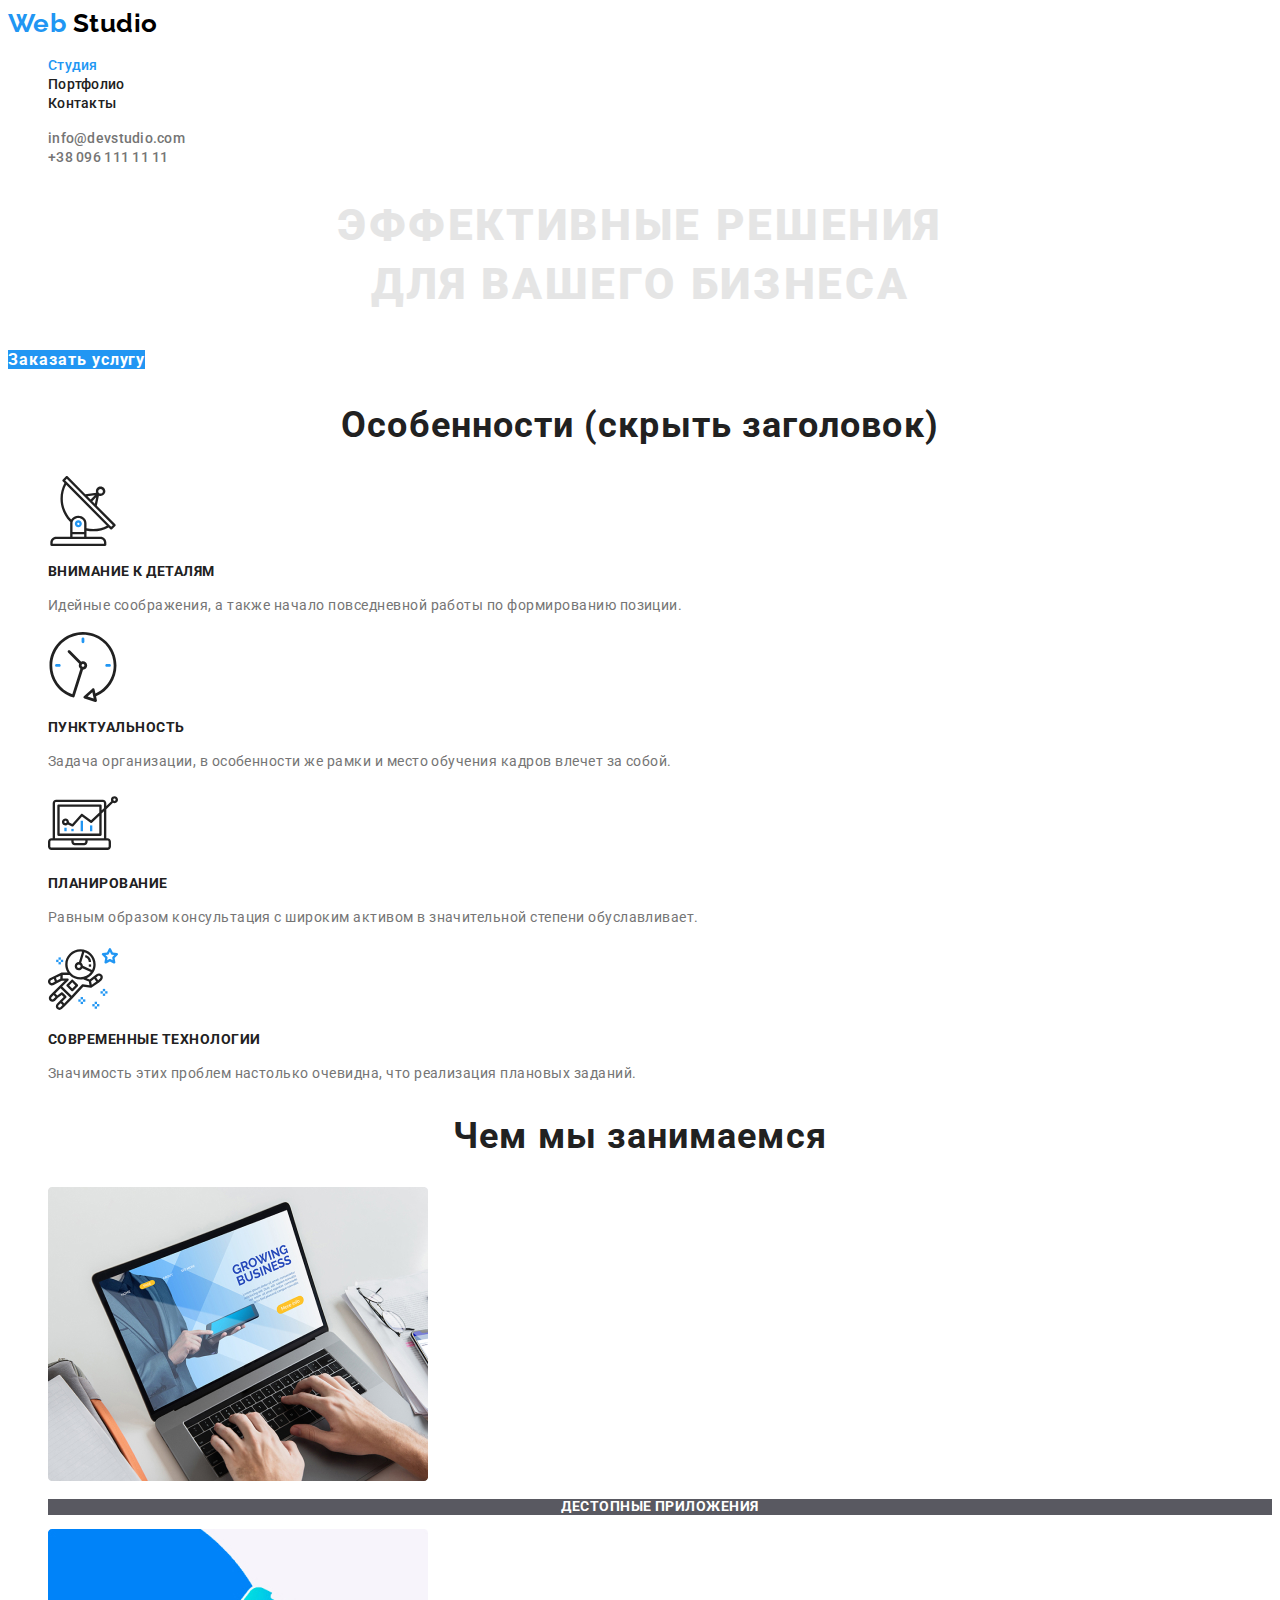
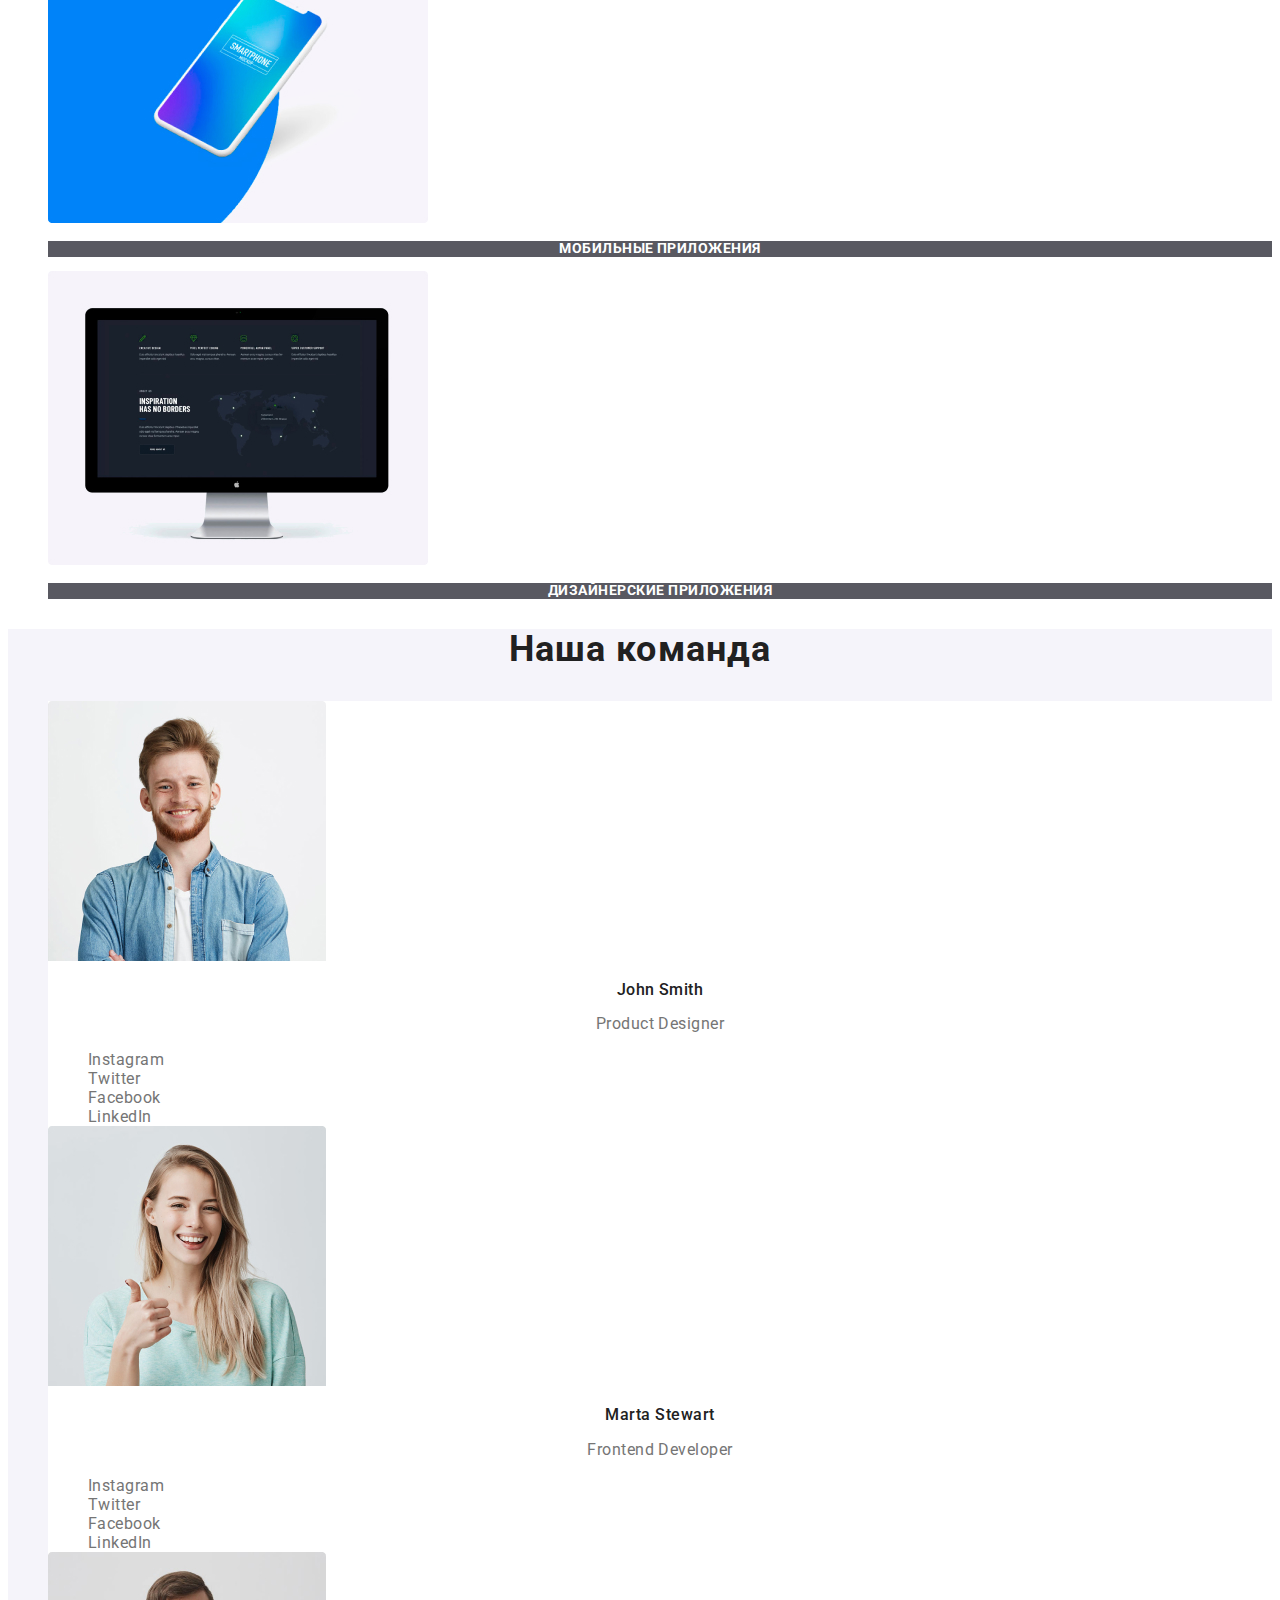
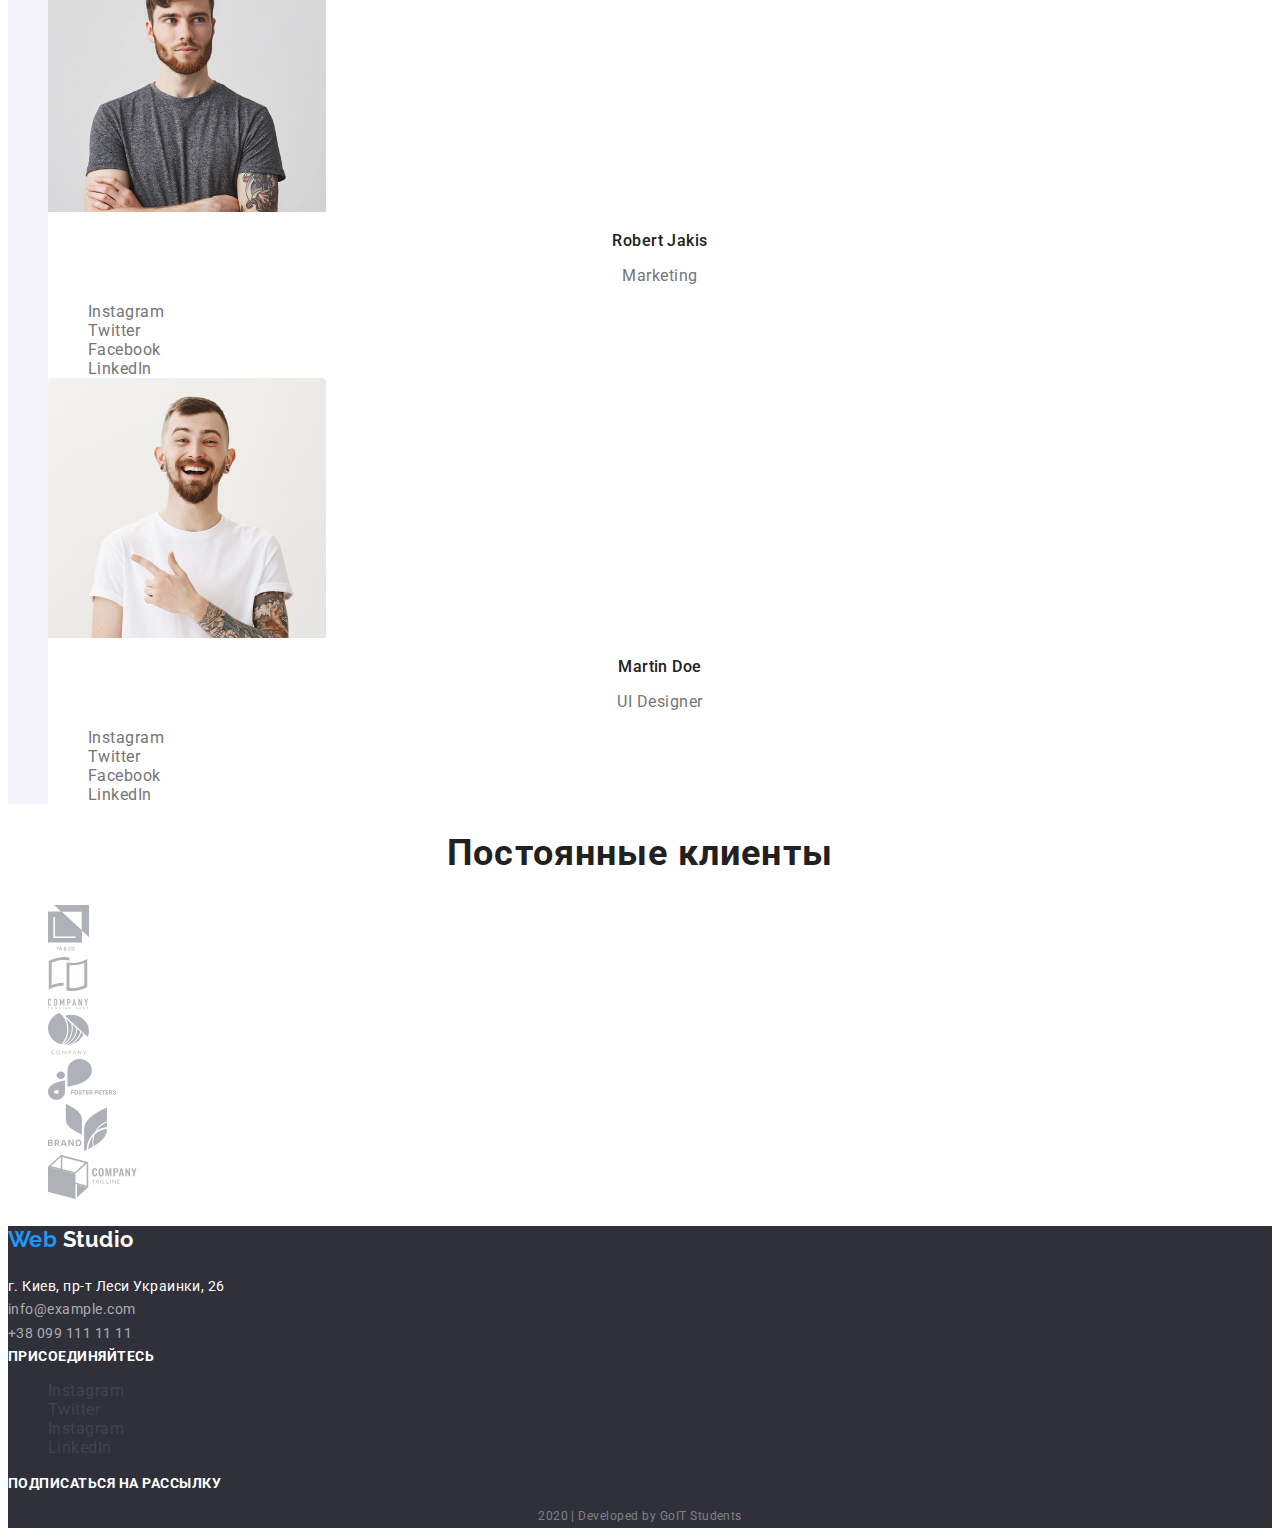
==== index.html @ 4db5a307 "Clone from hw-02" ====
<!DOCTYPE html>
<html lang="ru">
  <head>
    <meta charset="UTF-8" />
    <meta name="viewport" content="width=device-width, initial-scale=1.0" />
    <title>Document-Студия</title>
    <link
      href="https://fonts.googleapis.com/css2?family=Raleway:wght@700&family=Roboto:wght@400;500;700;900&display=swap"
      rel="stylesheet"
    />
    <link rel="stylesheet" href="./css/common.css" />
    <link rel="stylesheet" href="./css/main.css" />
  </head>
  <body>
    <header>
      <nav>
        <a href="#" class="logo"><span class="web-logo">Web</span> Studio</a>
        <ul class="site-nav">
          <li><a href="./index.html" class="link current">Студия</a></li>
          <li><a href="./portfolio.html" class="link">Портфолио</a></li>
          <li><a href="#" class="link">Контакты</a></li>
        </ul>
      </nav>
      <ul class="auth-nav">
        <li><a href="mailto:info@devstudio.com" class="link">info@devstudio.com</a></li>
        <li><a href="tel:+38096111111" class="link">+38 096 111 11 11</a></li>
      </ul>
    </header>
    <main>
      <!-- Заголовок герой-->
      <section class="hero">
        <h1 class="hero-title">ЭФФЕКТИВНЫЕ РЕШЕНИЯ <br />ДЛЯ ВАШЕГО БИЗНЕСА</h1>
        <a href="#" class="button">Заказать услугу</a>
      </section>
      <!-- Особенности-->
      <section class="section">
        <h2 class="section-title">Особенности (скрыть заголовок)</h2>
        <ul class="feature-list">
          <li>
            <img src="./images/antenna.svg" alt="изображение" width="70" height="70" />
            <h3 class="title">Внимание к деталям</h3>
            <p>Идейные соображения, а также начало повседневной работы по формированию позиции.</p>
          </li>
          <li>
            <img src="./images/clock.svg" alt="изображение" width="70" height="70" />
            <h3 class="title">Пунктуальность</h3>
            <p>
              Задача организации, в особенности же рамки и место обучения кадров влечет за собой.
            </p>
          </li>
          <li>
            <img src="./images/diagram.svg" alt="изображение" width="70" height="70" />
            <h3 class="title">Планирование</h3>
            <p>
              Равным образом консультация с широким активом в значительной степени обуславливает.
            </p>
          </li>
          <li>
            <img src="./images/astronaut.svg" alt="" width="70" height="70" />
            <h3 class="title">Современные технологии</h3>
            <p>Значимость этих проблем настолько очевидна, что реализация плановых заданий.</p>
          </li>
        </ul>
      </section>
      <!-- Чем мы занимаемся-->
      <section class="section">
        <h2 class="section-title">Чем мы занимаемся</h2>
        <ul class="job-list">
          <li>
            <a href="#">
              <img
                src="./images/descktop.jpg"
                alt="Десктопные приложения"
                width="380"
                height="294"
              />
              <h3 class="title">ДЕСТОПНЫЕ ПРИЛОЖЕНИЯ</h3>
            </a>
          </li>
          <li>
            <a href="#">
              <img src="./images/mobile.jpg" alt="Мобильные приложения" width="380" height="294" />
              <h3 class="title">МОБИЛЬНЫЕ ПРИЛОЖЕНИЯ</h3>
            </a>
          </li>
          <li>
            <a href="#">
              <img src="./images/design.jpg" alt="Дизайнерские решения" width="380" height="294" />
              <h3 class="title">ДИЗАЙНЕРСКИЕ ПРИЛОЖЕНИЯ</h3>
            </a>
          </li>
        </ul>
      </section>
      <!-- Наша команда-->
      <section class="section teamsection">
        <h2 class="section-title">Наша команда</h2>
        <ul class="team-list">
          <li>
            <img src="./images/john.jpg" alt="Фото специалиста" width="278" height="260" />
            <h3 class="title">John Smith</h3>
            <p class="vocation">Product Designer</p>
            <ul>
              <li><a href="#" class="link" aria-label="Ссылка на Instagram">Instagram</a></li>
              <li><a href="#" class="link" aria-label="Ссылка на Twitter">Twitter</a></li>
              <li><a href="#" class="link" aria-label="Ссылка на Facebook">Facebook</a></li>
              <li><a href="#" class="link" aria-label="Ссылка на LinkedIn">LinkedIn</a></li>
            </ul>
          </li>
          <li>
            <img src="./images/marta.jpg" alt="Фото специалиста" width="278" height="260" />
            <h3 class="title">Marta Stewart</h3>
            <p class="vocation">Frontend Developer</p>
            <ul>
              <li><a href="#" class="link" aria-label="Ссылка на Instagram">Instagram</a></li>
              <li><a href="#" class="link" aria-label="Ссылка на Twitter">Twitter</a></li>
              <li><a href="#" class="link" aria-label="Ссылка на Facebook">Facebook</a></li>
              <li><a href="#" class="link" aria-label="Ссылка на LinkedIn">LinkedIn</a></li>
            </ul>
          </li>
          <li>
            <img src="./images/robert.jpg" alt="Фото специалиста" width="278" height="260" />
            <h3 class="title">Robert Jakis</h3>
            <p class="vocation">Marketing</p>
            <ul>
              <li><a href="#" class="link" aria-label="Ссылка на Instagram">Instagram</a></li>
              <li><a href="#" class="link" aria-label="Ссылка на Twitter">Twitter</a></li>
              <li><a href="#" class="link" aria-label="Ссылка на Facebook">Facebook</a></li>
              <li><a href="#" class="link" aria-label="Ссылка на LinkedIn">LinkedIn</a></li>
            </ul>
          </li>
          <li>
            <img src="./images/martin.jpg" alt="Фото специалиста" width="278" height="260" />
            <h3 class="title">Martin Doe</h3>
            <p class="vocation">UI Designer</p>
            <ul>
              <li><a href="#" class="link" aria-label="Ссылка на Instagram">Instagram</a></li>
              <li><a href="#" class="link" aria-label="Ссылка на Twitter">Twitter</a></li>
              <li><a href="#" class="link" aria-label="Ссылка на Facebook">Facebook</a></li>
              <li><a href="#" class="link" aria-label="Ссылка на LinkedIn">LinkedIn</a></li>
            </ul>
          </li>
        </ul>
      </section>
      <!-- Постоянные клиенты-->
      <section class="section">
        <h2 class="section-title">Постоянные клиенты</h2>
        <ul>
          <li>
            <a href="#"
              ><img
                src="./images/logo1.svg"
                alt="Лого компании"
                class="clients"
                width="45"
                height="48"
            /></a>
          </li>
          <li>
            <a href="#"
              ><img
                src="./images/logo2.svg"
                alt="Лого компании"
                class="clients"
                width="40"
                height="52"
            /></a>
          </li>
          <li>
            <a href="#"
              ><img
                src="./images/logo3.svg"
                alt="Лого компании"
                class="clients"
                width="41"
                height="42"
            /></a>
          </li>
          <li>
            <a href="#"
              ><img
                src="./images/logo4.svg"
                alt="Лого компании"
                class="clients"
                width="82"
                height="41"
            /></a>
          </li>
          <li>
            <a href="#"
              ><img
                src="./images/logo5.svg"
                alt="Лого компании"
                class="clients"
                width="59"
                height="47"
            /></a>
          </li>
          <li>
            <a href="#"
              ><img
                src="./images/logo6.svg"
                alt="Лого компании"
                class="clients"
                width="89"
                height="45"
            /></a>
          </li>
        </ul>
      </section>
    </main>
    <footer class="underside">
      <div>
        <p class="logo"><span class="web-logo">Web</span> Studio</p>
        <address>
          г. Киев, пр-т Леси Украинки, 26 <br />
          <span class="mailtel">
            info@example.com <br />
            +38 099 111 11 11
          </span>
        </address>
      </div>
      <div>
        <b class="title">ПРИСОЕДИНЯЙТЕСЬ</b>
        <ul>
          <li><a href="#" class="link" aria-label="Ссылка на Instagram">Instagram</a></li>
          <li><a href="#" class="link" aria-label="Ссылка на Twitter">Twitter</a></li>
          <li><a href="#" class="link" aria-label="Ссылка на Instagram">Instagram</a></li>
          <li><a href="#" class="link" aria-label="Ссылка на LinkedIn">LinkedIn</a></li>
        </ul>
      </div>
      <div><b class="title">ПОДПИСАТЬСЯ НА РАССЫЛКУ</b></div>
      <p class="copyright">2020 | Developed by GoIT Students</p>
    </footer>
  </body>
</html>
---- css/common.css ----
/*цвет  основного текста #757575 */
/* цвет вторичного текста #212121 */
/*цвет акцента #2196F3 */

:root {
  --primary-text-color: #757575;
  --second-text-color: #212121;
  --accent-color: #2196f3;
}

body {
  background-color: #ffffff;
  color: var(--primary-text-color);

  font-family: Roboto, sans-serif;
  letter-spacing: 0.03em;
}
li {
  list-style: none;
}
a {
  text-decoration: none;
}
/* Logo */
.logo {
  color: #000000;
  font-family: Raleway, sans-serif;
  font-weight: 700;
  font-size: 26px;
  line-height: 1.2;
}
.web-logo {
  color: var(--accent-color);
}
/* Navigation */
.site-nav .link {
  color: var(--second-text-color);
  font-weight: 500;
  font-size: 14px;
  line-height: 1.14;
  letter-spacing: 0.02em;
}
.site-nav .link:hover,
.site-nav .link:focus {
  color: var(--accent-color);
}
.site-nav .link.current {
  color: var(--accent-color);
}

/* Authentific*/
.auth-nav .link {
  color: var(--primary-text-color);
  font-weight: 500;
  font-size: 14px;
  line-height: 1.14;
  letter-spacing: 0.02em;
}
.auth-nav .link:hover,
.auth-nav .link:focus {
  color: var(--accent-color);
}

/* footer address */
.underside {
  background-color: #2f303a;
  color: #ffffff;
}
/* Logo */
.underside .logo {
  font-size: 22px;
  color: #ffffff;
}
.underside address {
  font-style: normal;
  font-weight: 400;
  font-size: 14px;
  line-height: 1.7;
}
.underside .link {
  color: rgba(255, 255, 255, 0.1);
}
.underside .link:hover,
.underside .link:focus {
  color: var(--accent-color);
}
.underside .mailtel {
  color: rgba(255, 255, 255, 0.6);
}
.underside .title {
  font-style: normal;
  font-weight: 700;
  font-size: 14px;
  line-height: 1.14;
  text-transform: uppercase;
}
.underside .copyright {
  color: rgba(255, 255, 255, 0.4);
  font-weight: 400;
  font-size: 12px;
  line-height: 2;
  text-align: center;
}
/* button */
.button {
  color: #ffffff;
  background-color: var(--accent-color);
  font-weight: 700;
  font-size: 16px;
  line-height: 1.87;
  letter-spacing: 0.06em;
}
---- css/main.css ----
/* Hero */
.hero-title {
  color: #e5e5e5;
  font-size: 44px;
  font-weight: 900;
  line-height: 1.36;
  text-align: center;
  letter-spacing: 0.06em;
  text-transform: uppercase;
}
/* Features */
.feature-list .title {
  color: var(--second-text-color);
  font-weight: 700;
  font-size: 14px;
  line-height: 1.14;
  text-transform: uppercase;
}
.feature-list p {
  font-size: 14px;
  line-height: 1.71;
}
/* Our jobs */
.job-list .title {
  color: #ffffff;
  background-color: rgba(47, 48, 58, 0.8);
  font-weight: 700;
  font-size: 14px;
  line-height: 1.14;
  text-align: center;
  text-transform: uppercase;
}
/* Our team */
.teamsection {
  background-color: #f5f4fa;
}
.team-list .title {
  color: var(--second-text-color);
  font-weight: 500;
  font-size: 16px;
  line-height: 1.18;
  text-align: center;
}
.team-list .vocation {
  font-weight: 400;
  font-size: 16px;
  line-height: 1.18;
  text-align: center;
}
.team-list > li {
  background-color: #ffffff;
}
.team-list .link {
  color: var(--primary-text-color);
}
.team-list .link:hover {
  color: var(--accent-color);
}
/* Clients */
.section .clients:hover,
.section .clients:focus {
  background-color: var(--accent-color);
}
/* Section */
.section-title {
  color: var(--second-text-color);
  font-weight: 700;
  font-size: 36px;
  line-height: 1.16;
  text-align: center;
  letter-spacing: 0.03em;
}
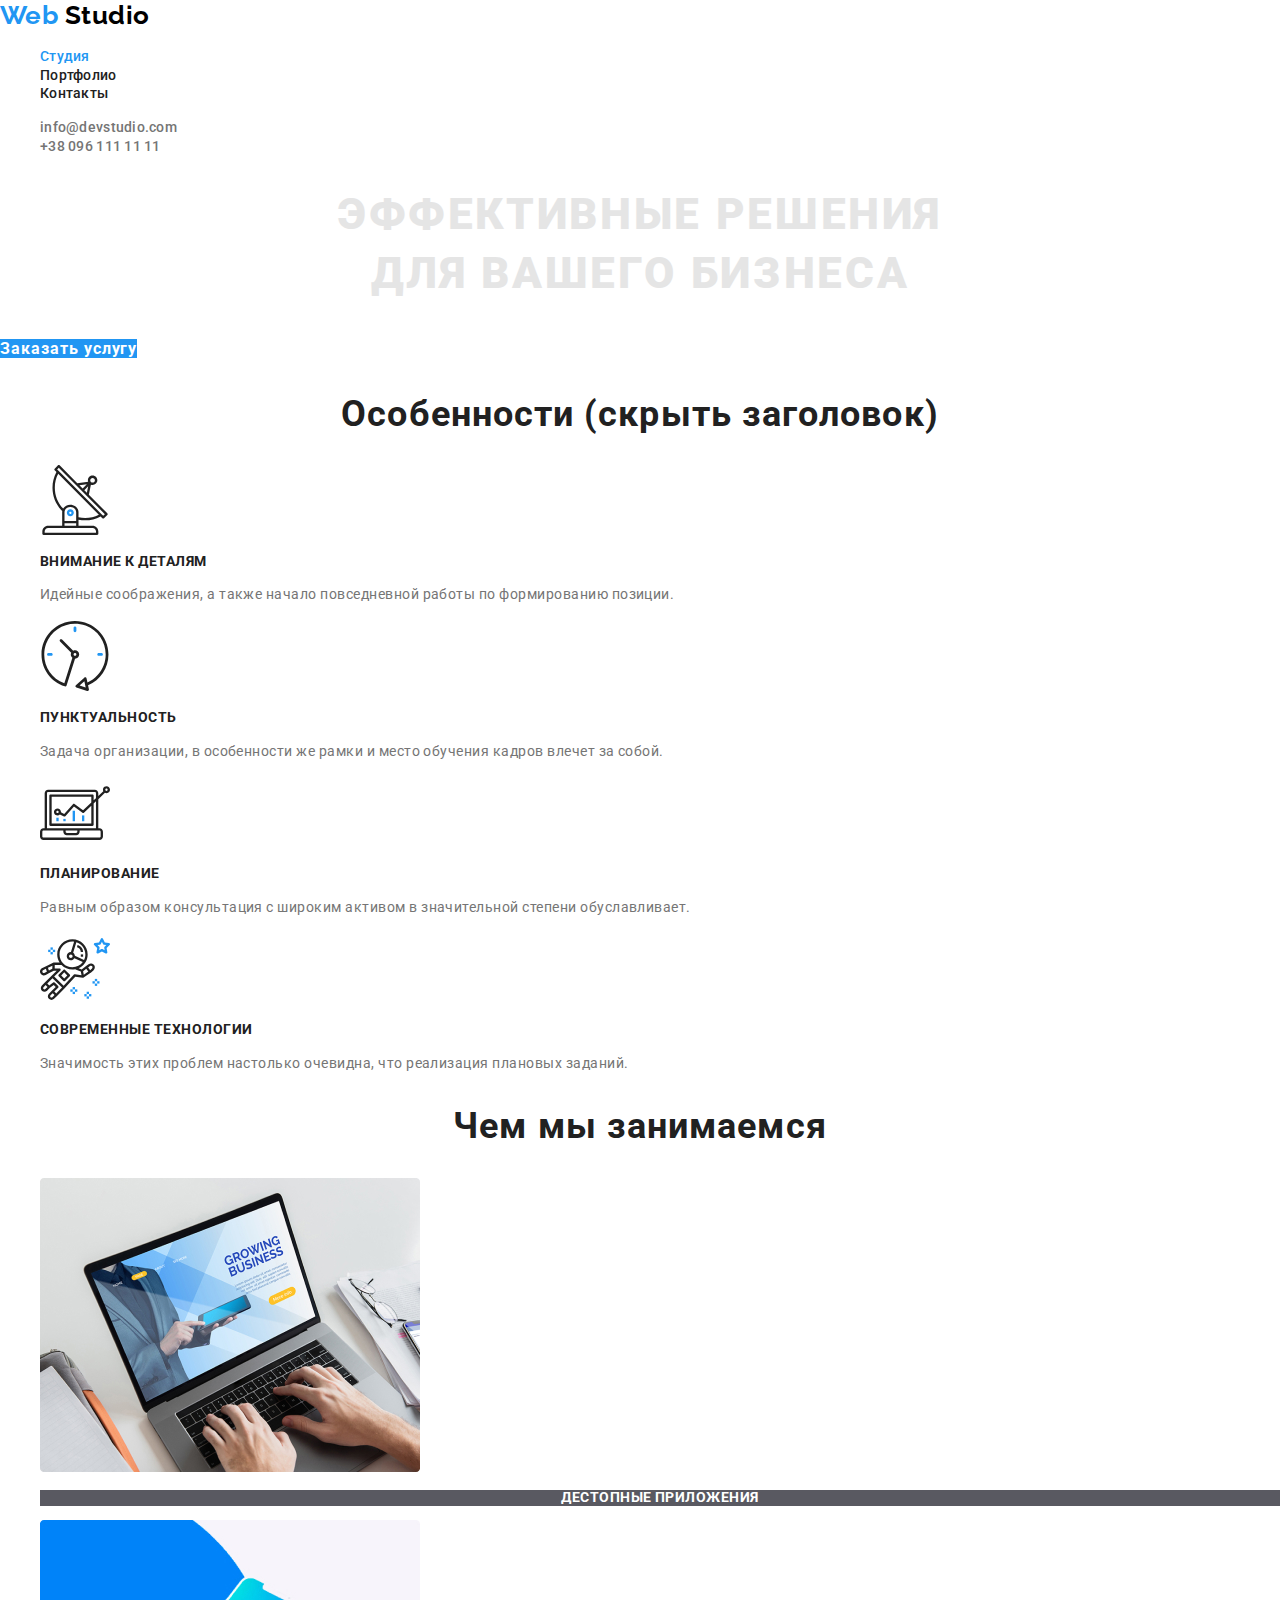
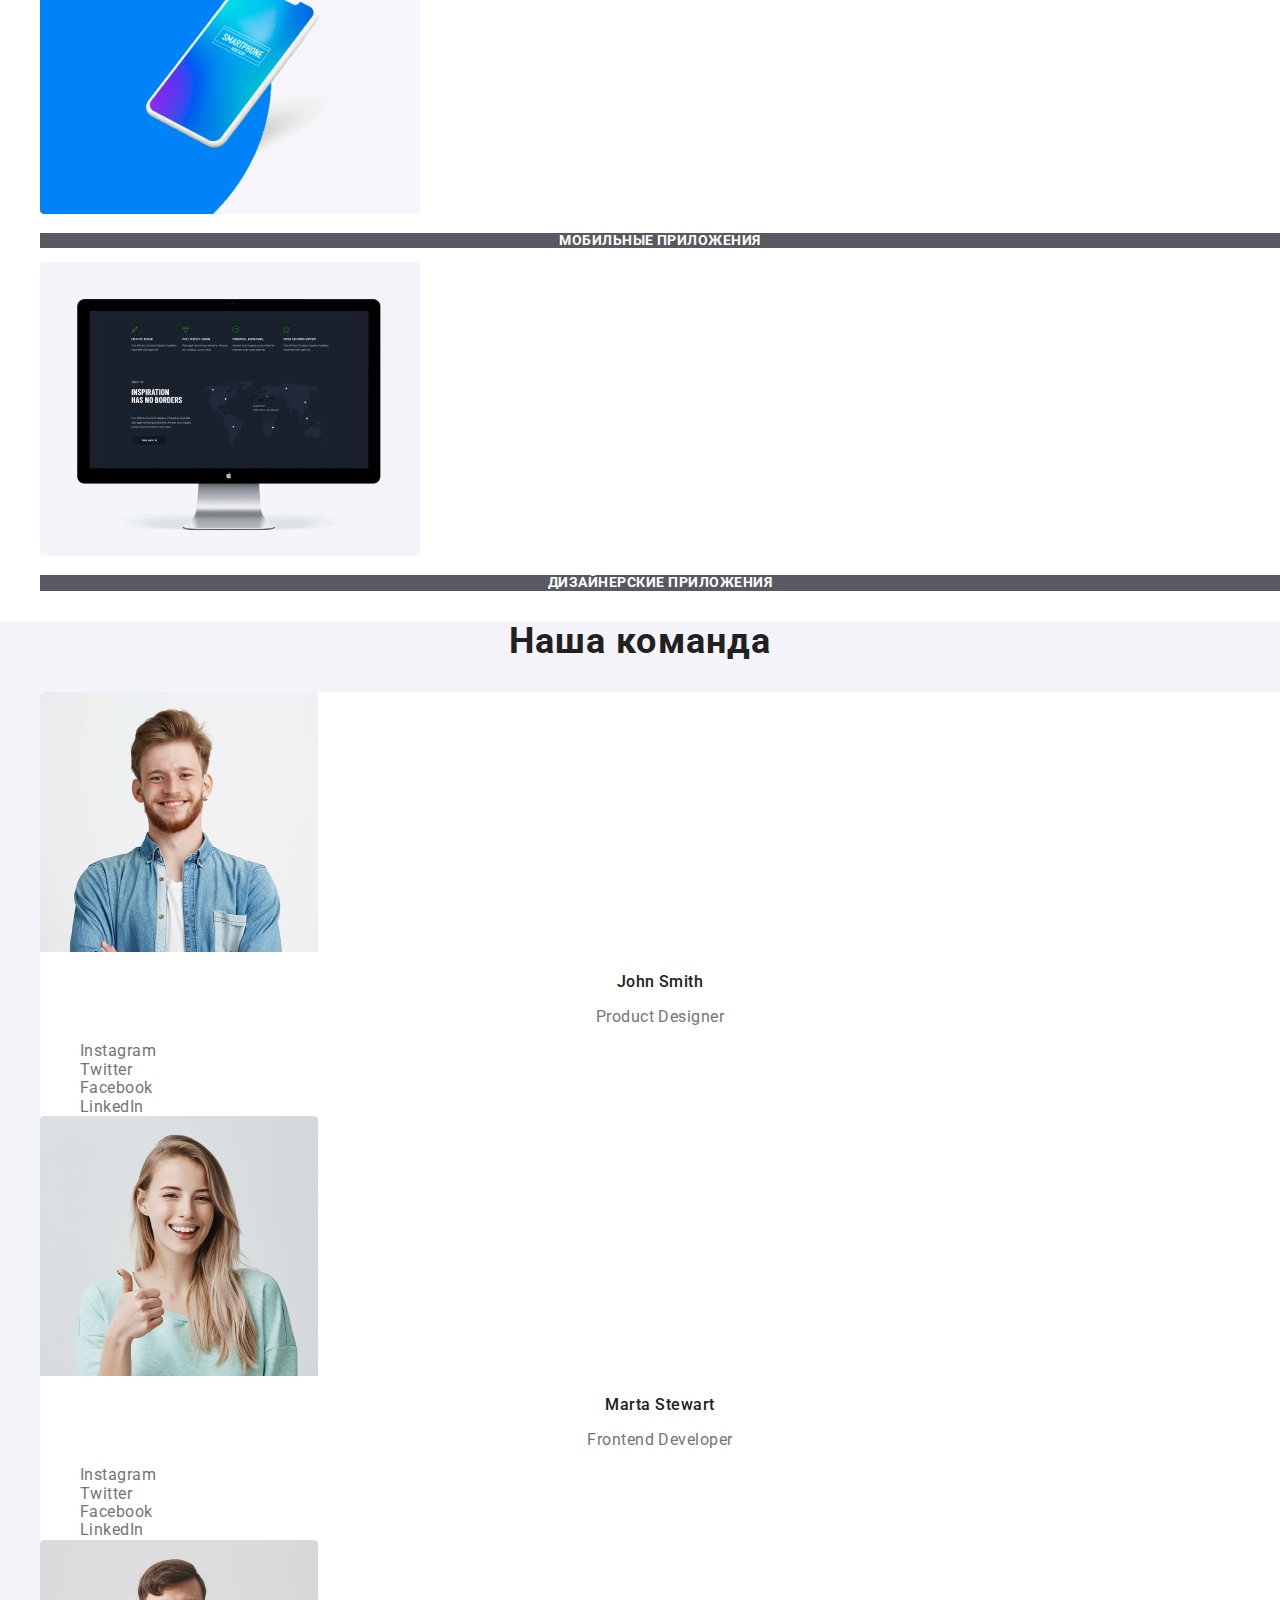
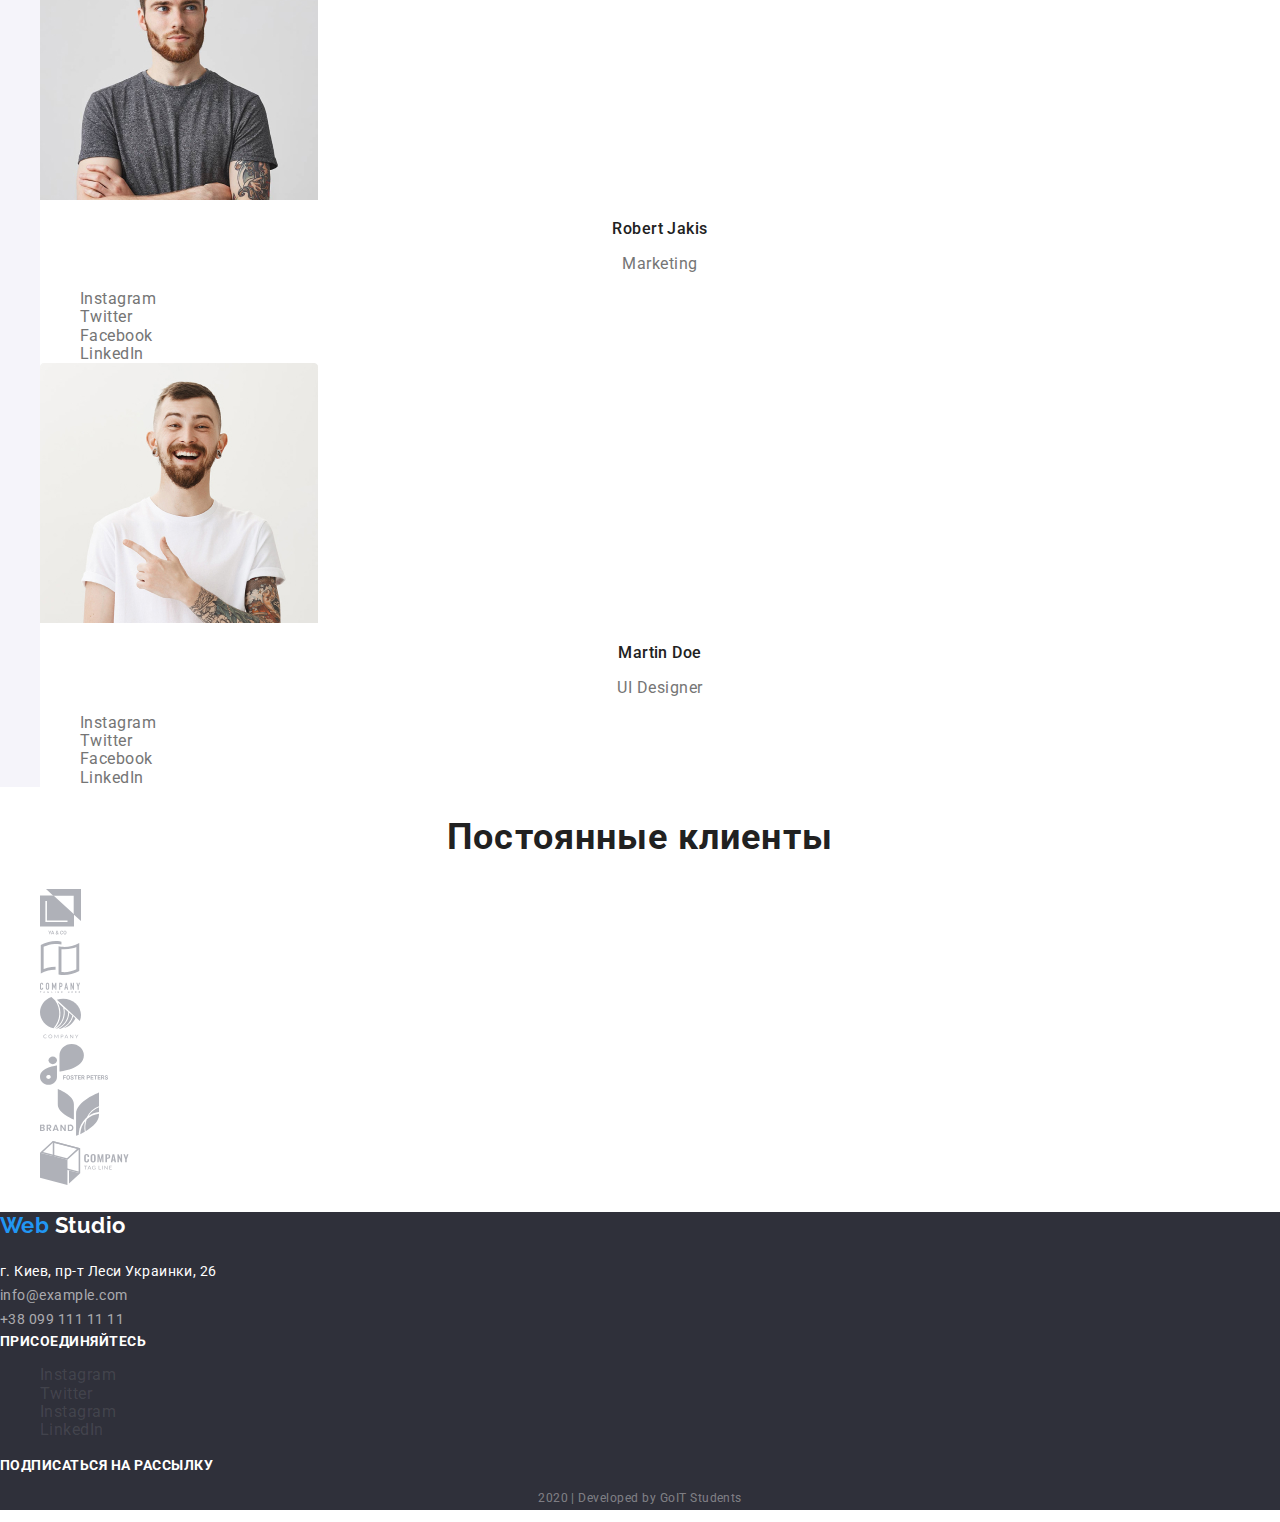
==== commit 02abe986: "Добавил Normalizer" ====
--- a/index.html
+++ b/index.html
@@ -8,8 +8,10 @@
       href="https://fonts.googleapis.com/css2?family=Raleway:wght@700&family=Roboto:wght@400;500;700;900&display=swap"
       rel="stylesheet"
     />
+    <link rel="stylesheet" href="https://cdnjs.cloudflare.com/ajax/libs/modern-normalize/0.6.0/modern-normalize.min.css">
     <link rel="stylesheet" href="./css/common.css" />
     <link rel="stylesheet" href="./css/main.css" />
+
   </head>
   <body>
     <header>
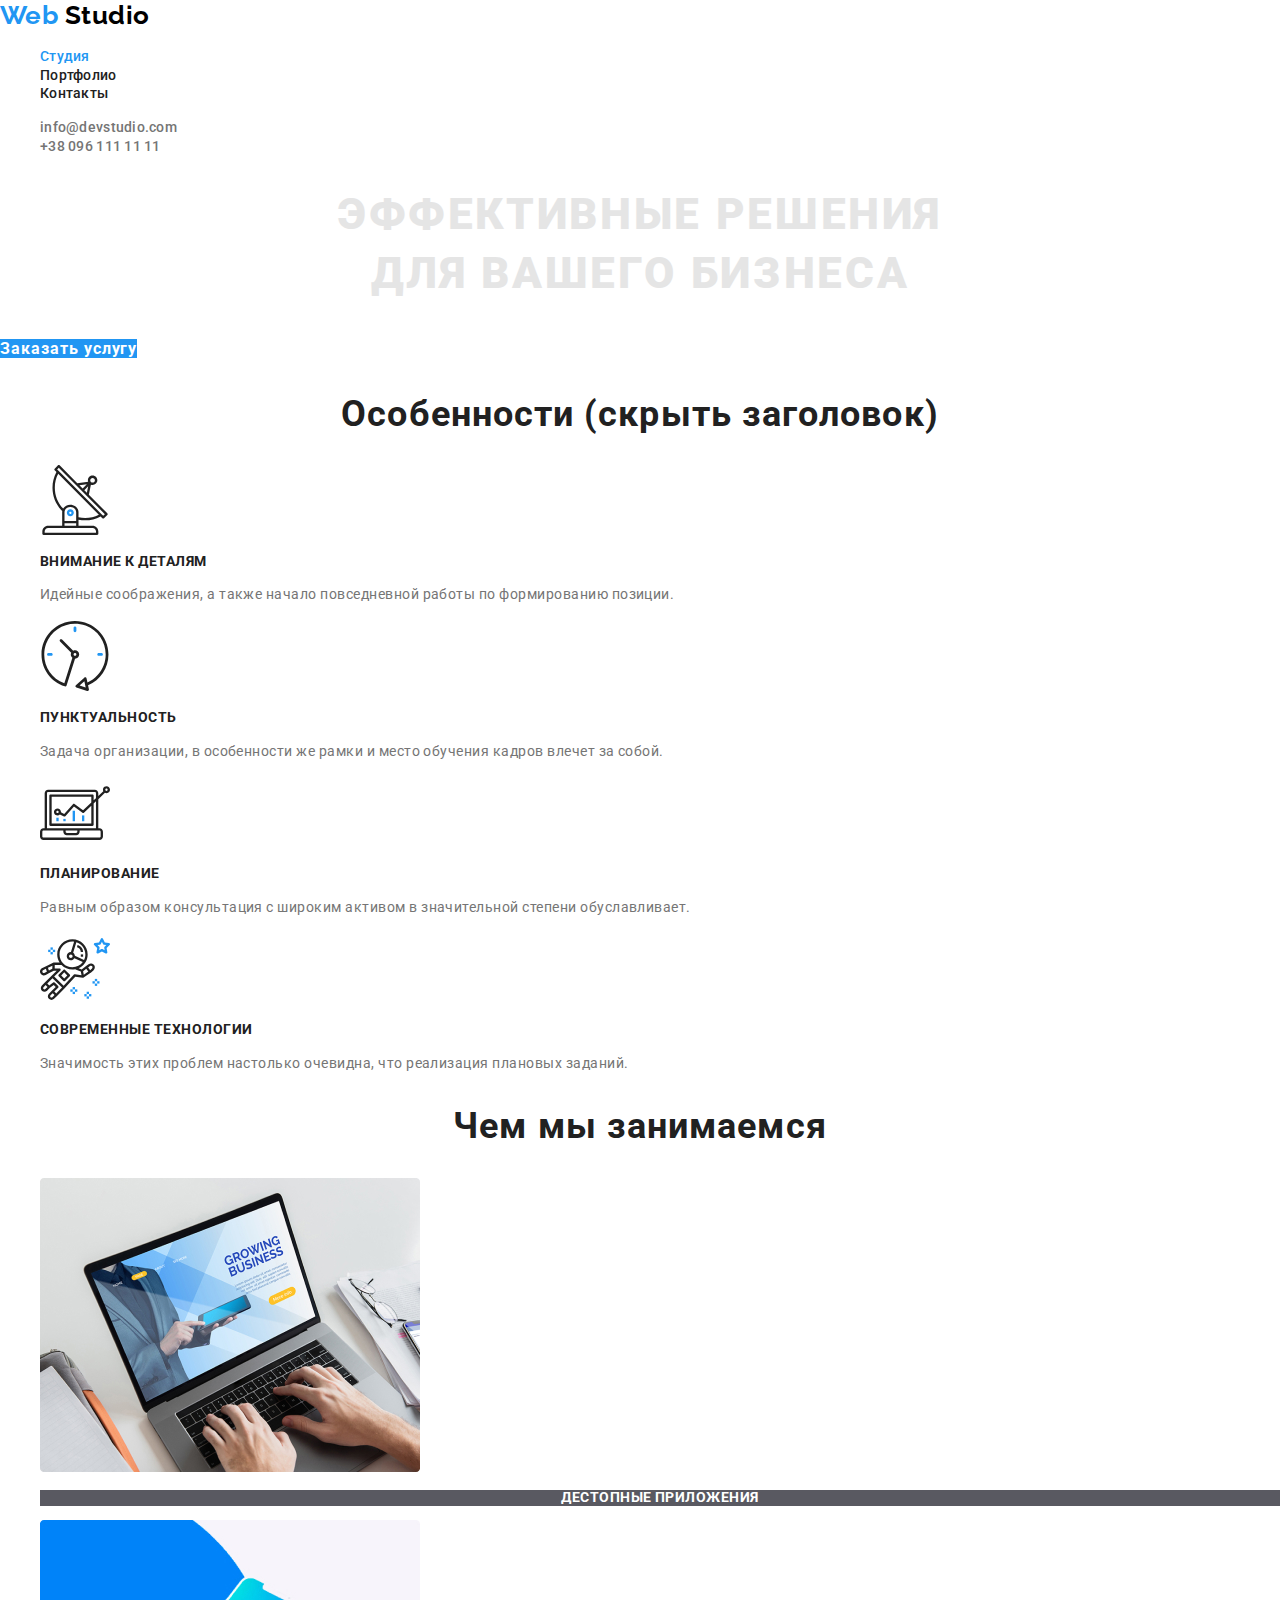
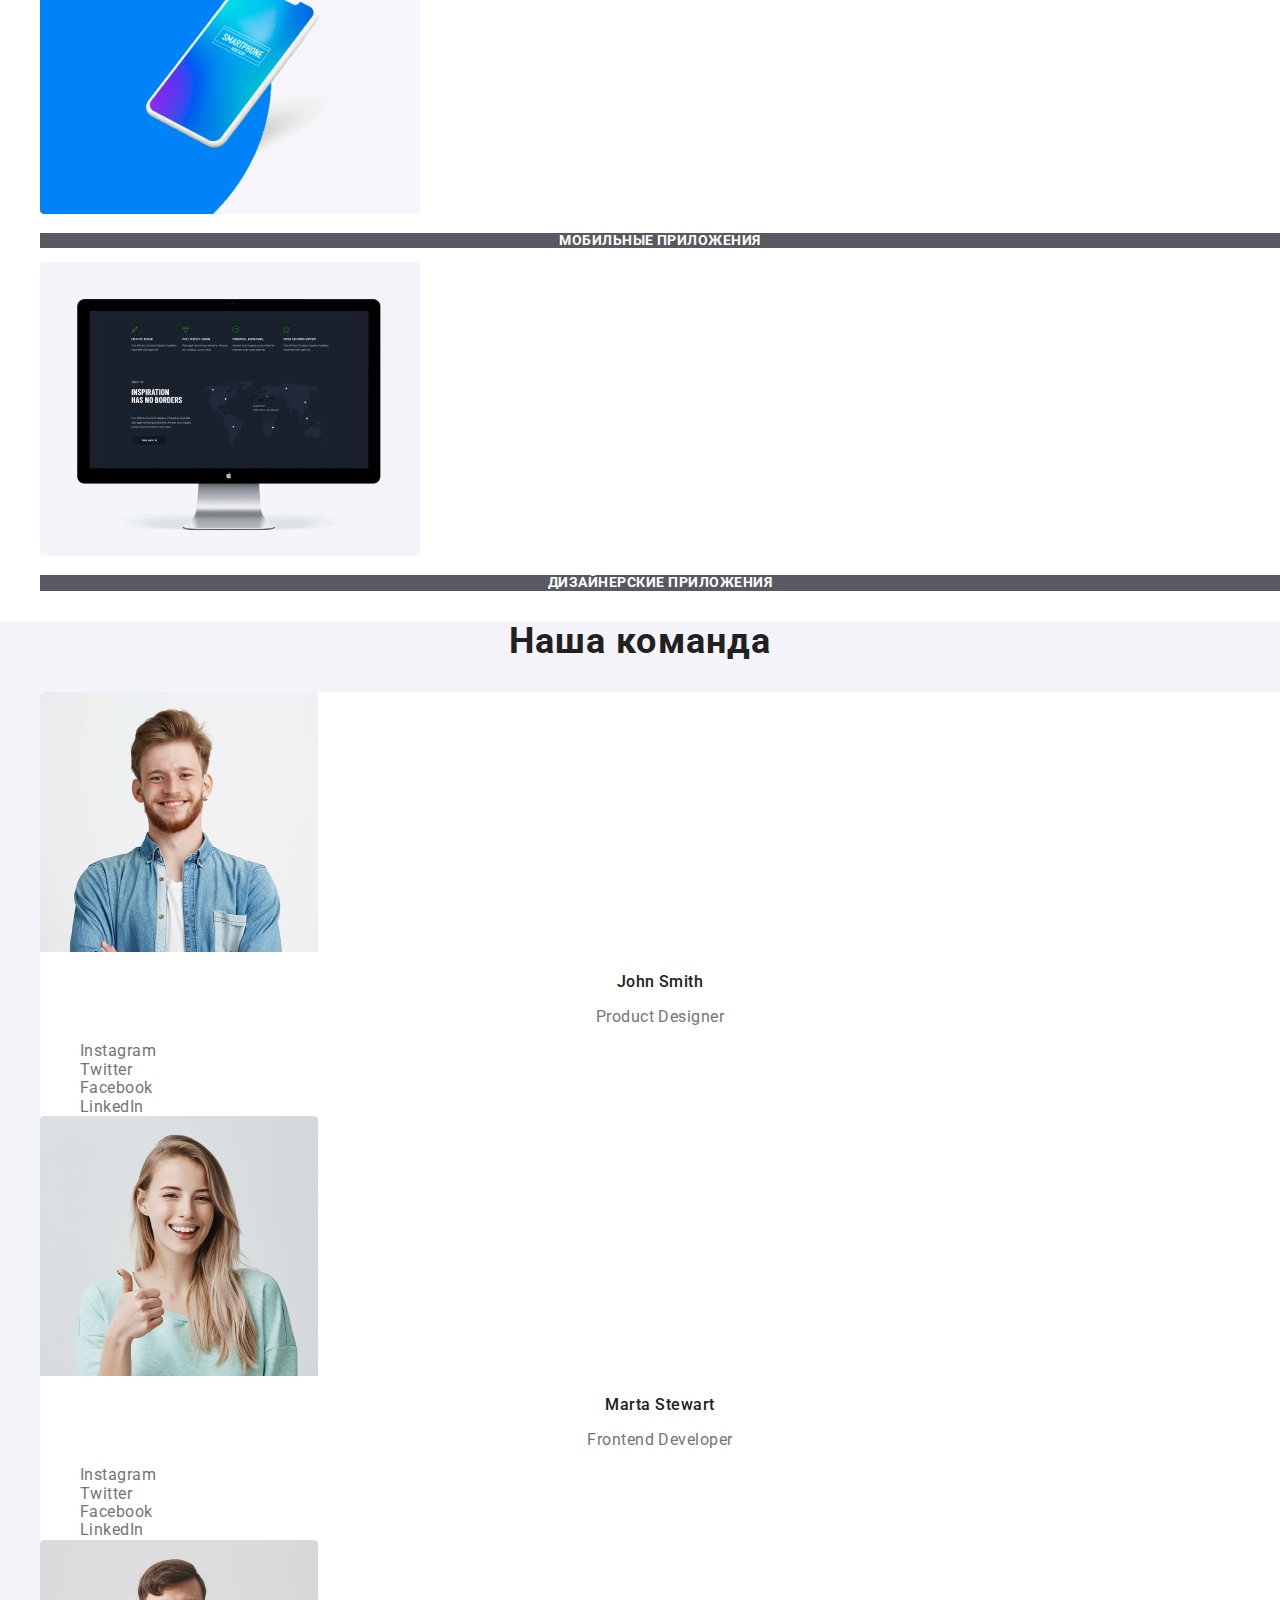
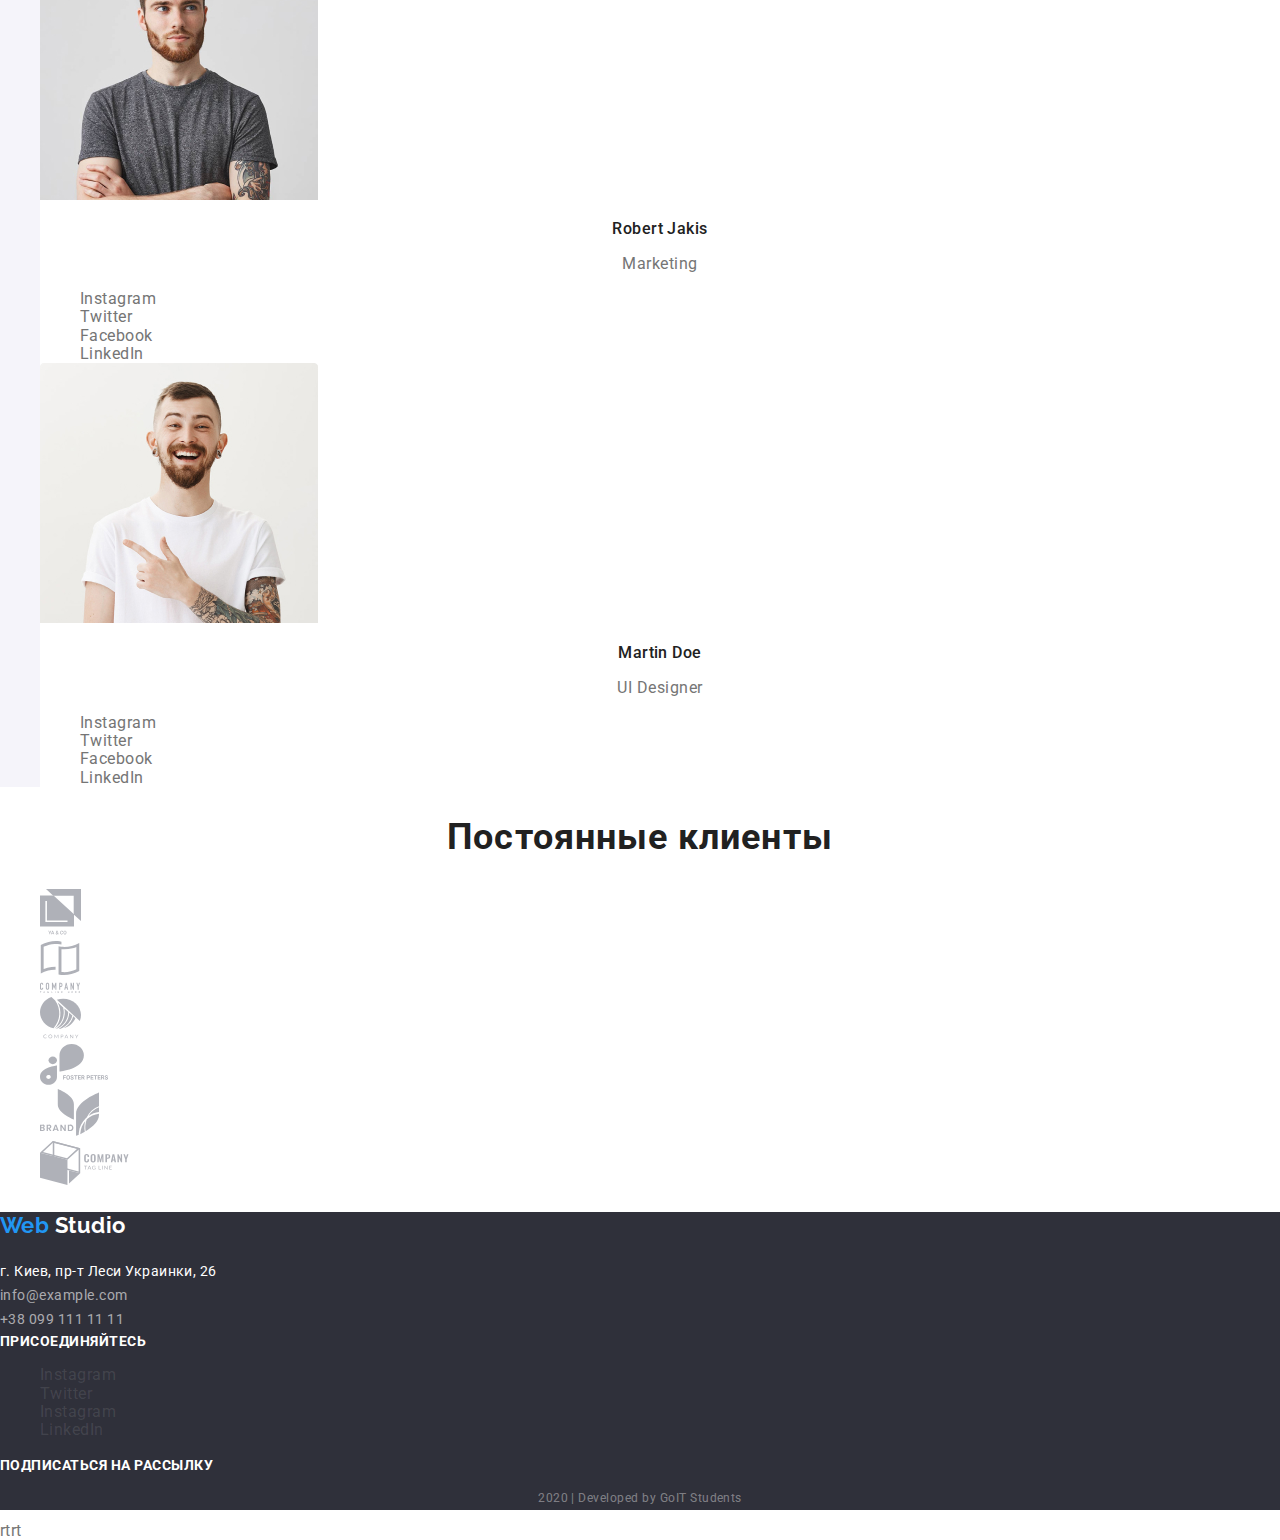
==== commit 6d201066: "Proba" ====
--- a/index.html
+++ b/index.html
@@ -235,3 +235,4 @@
     </footer>
   </body>
 </html>
+rtrt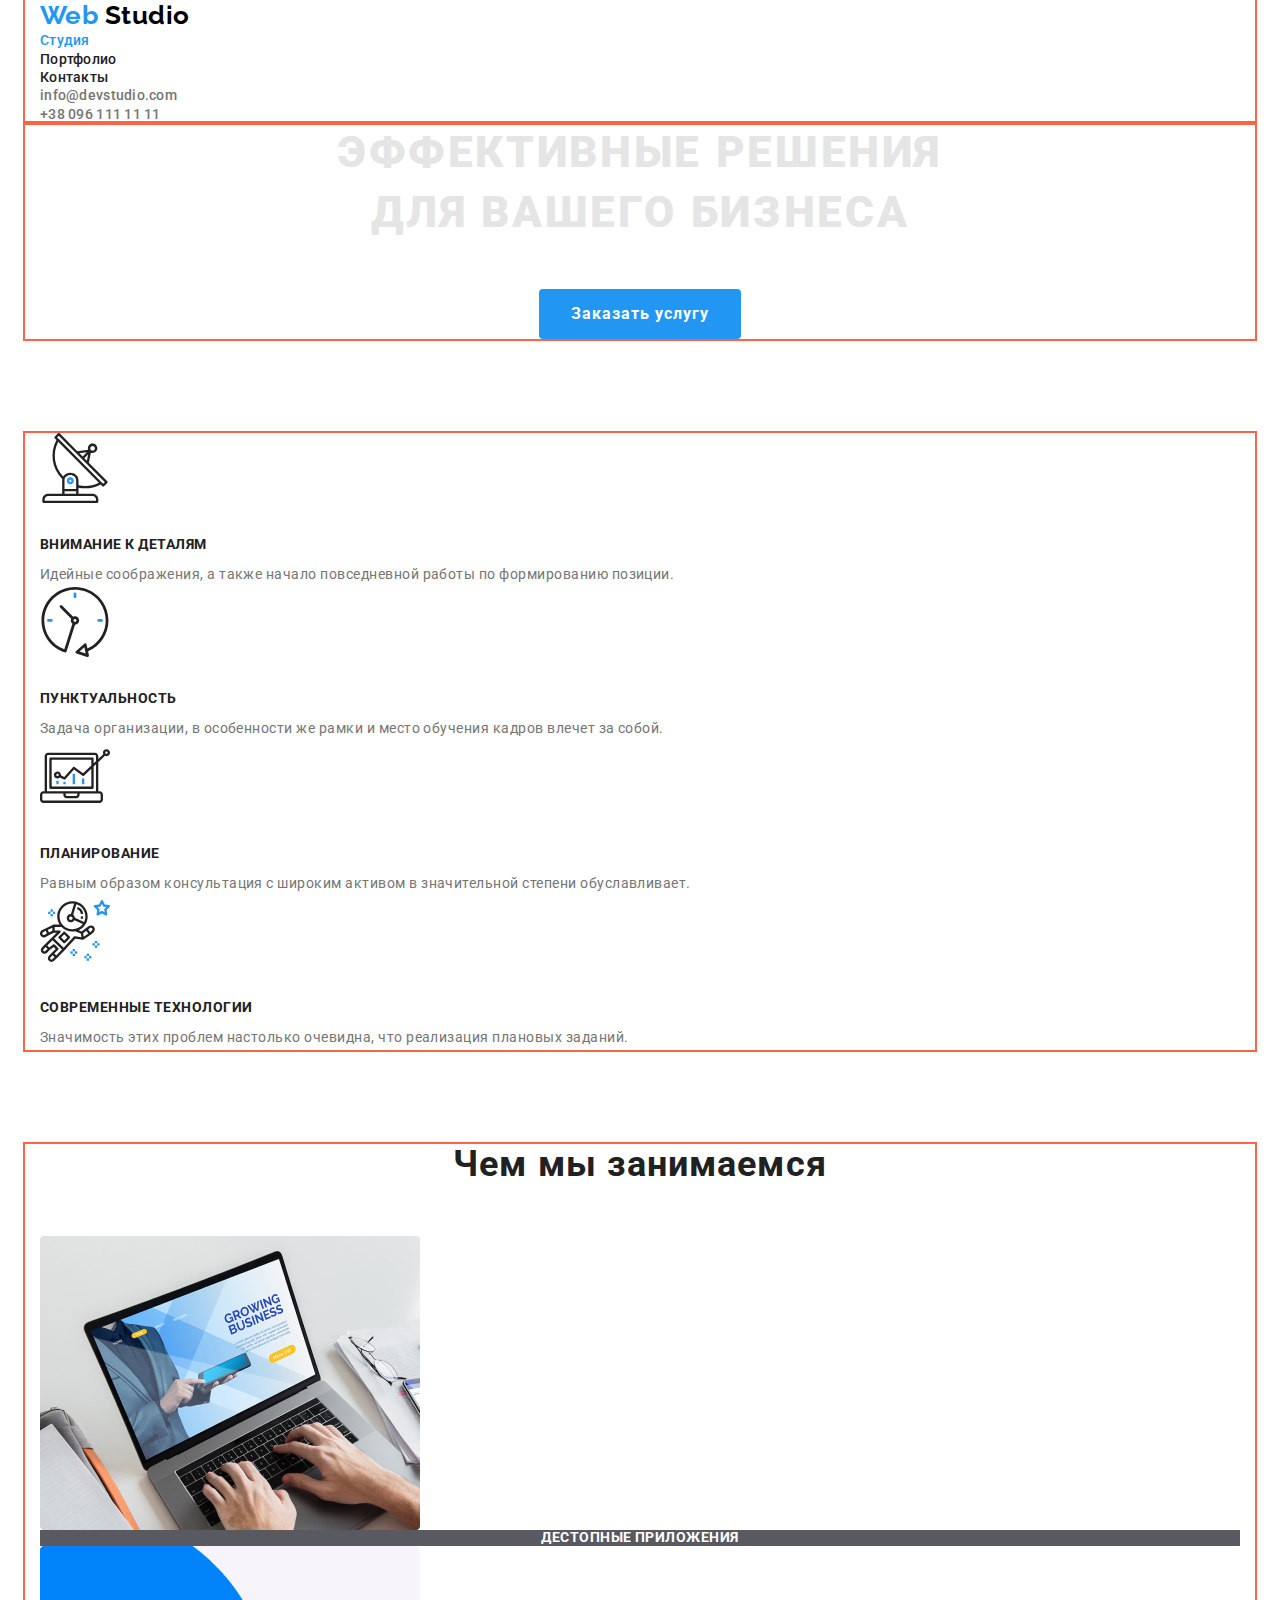
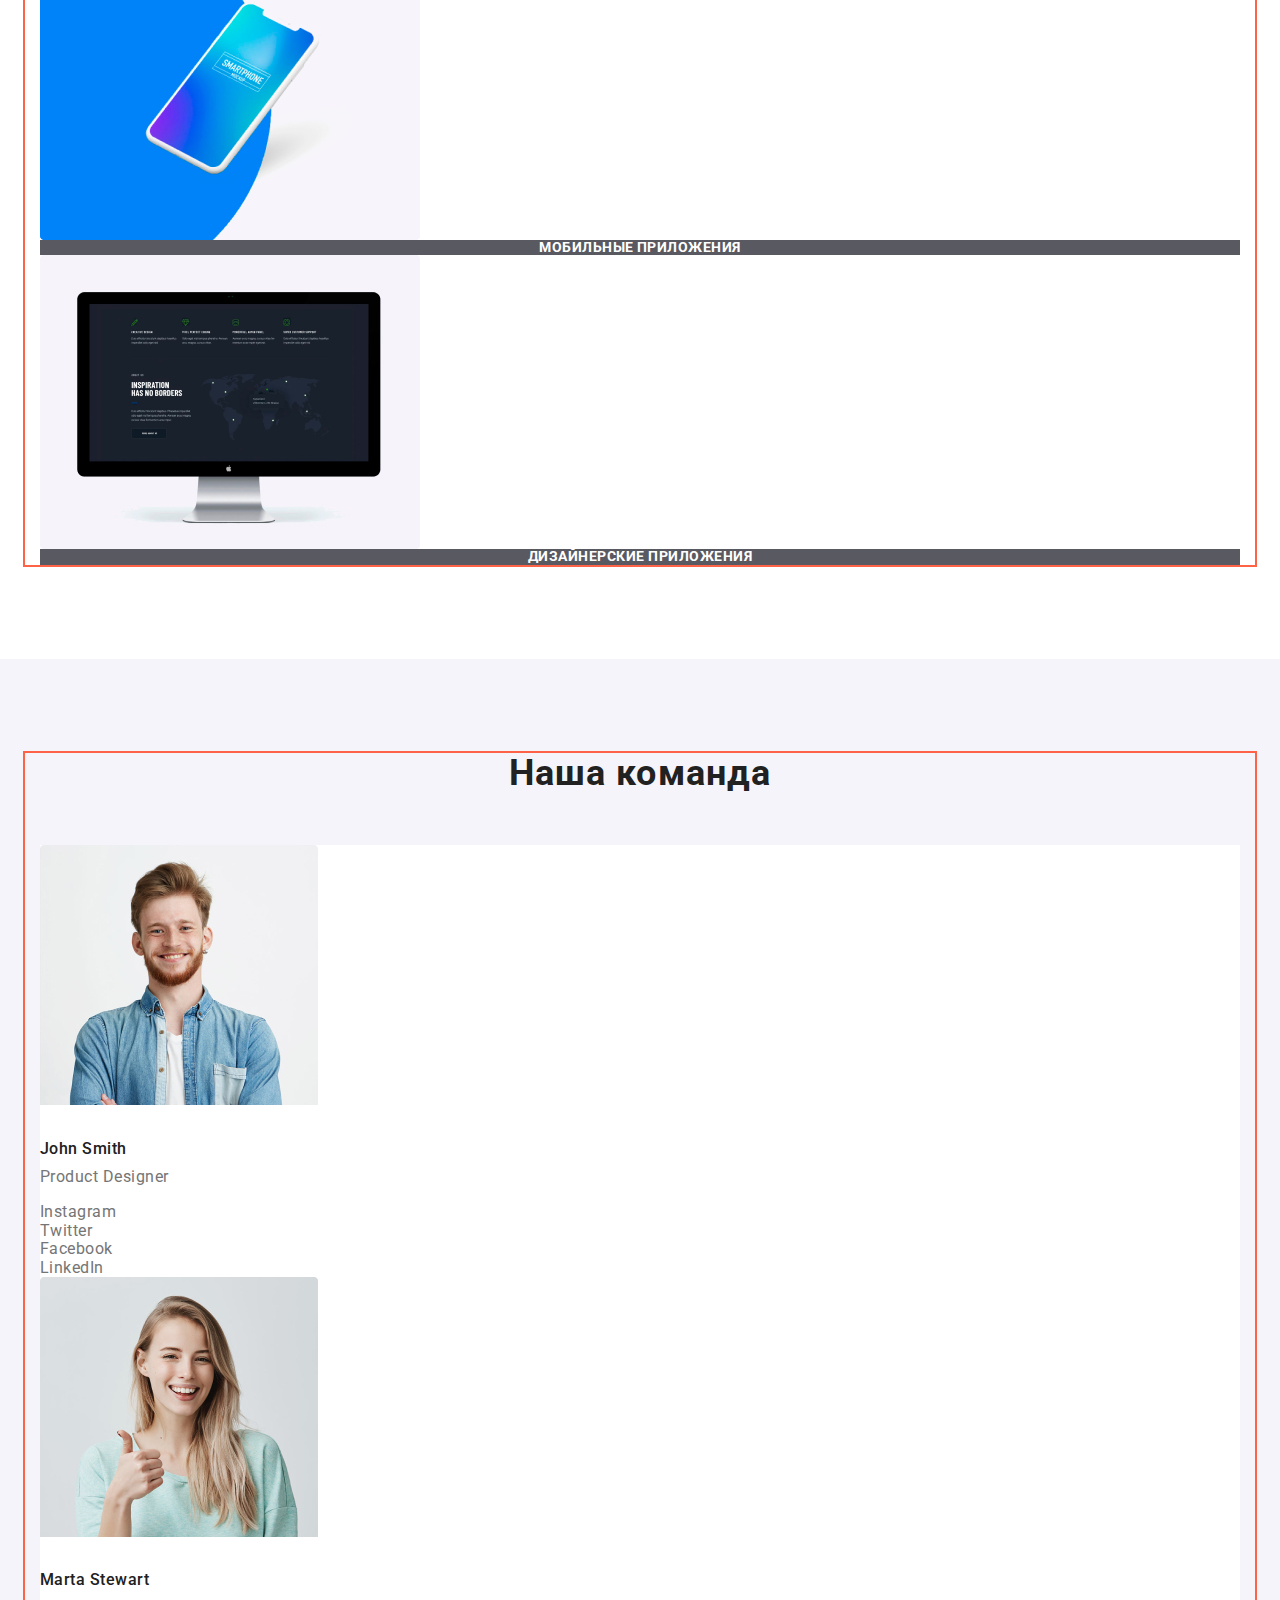
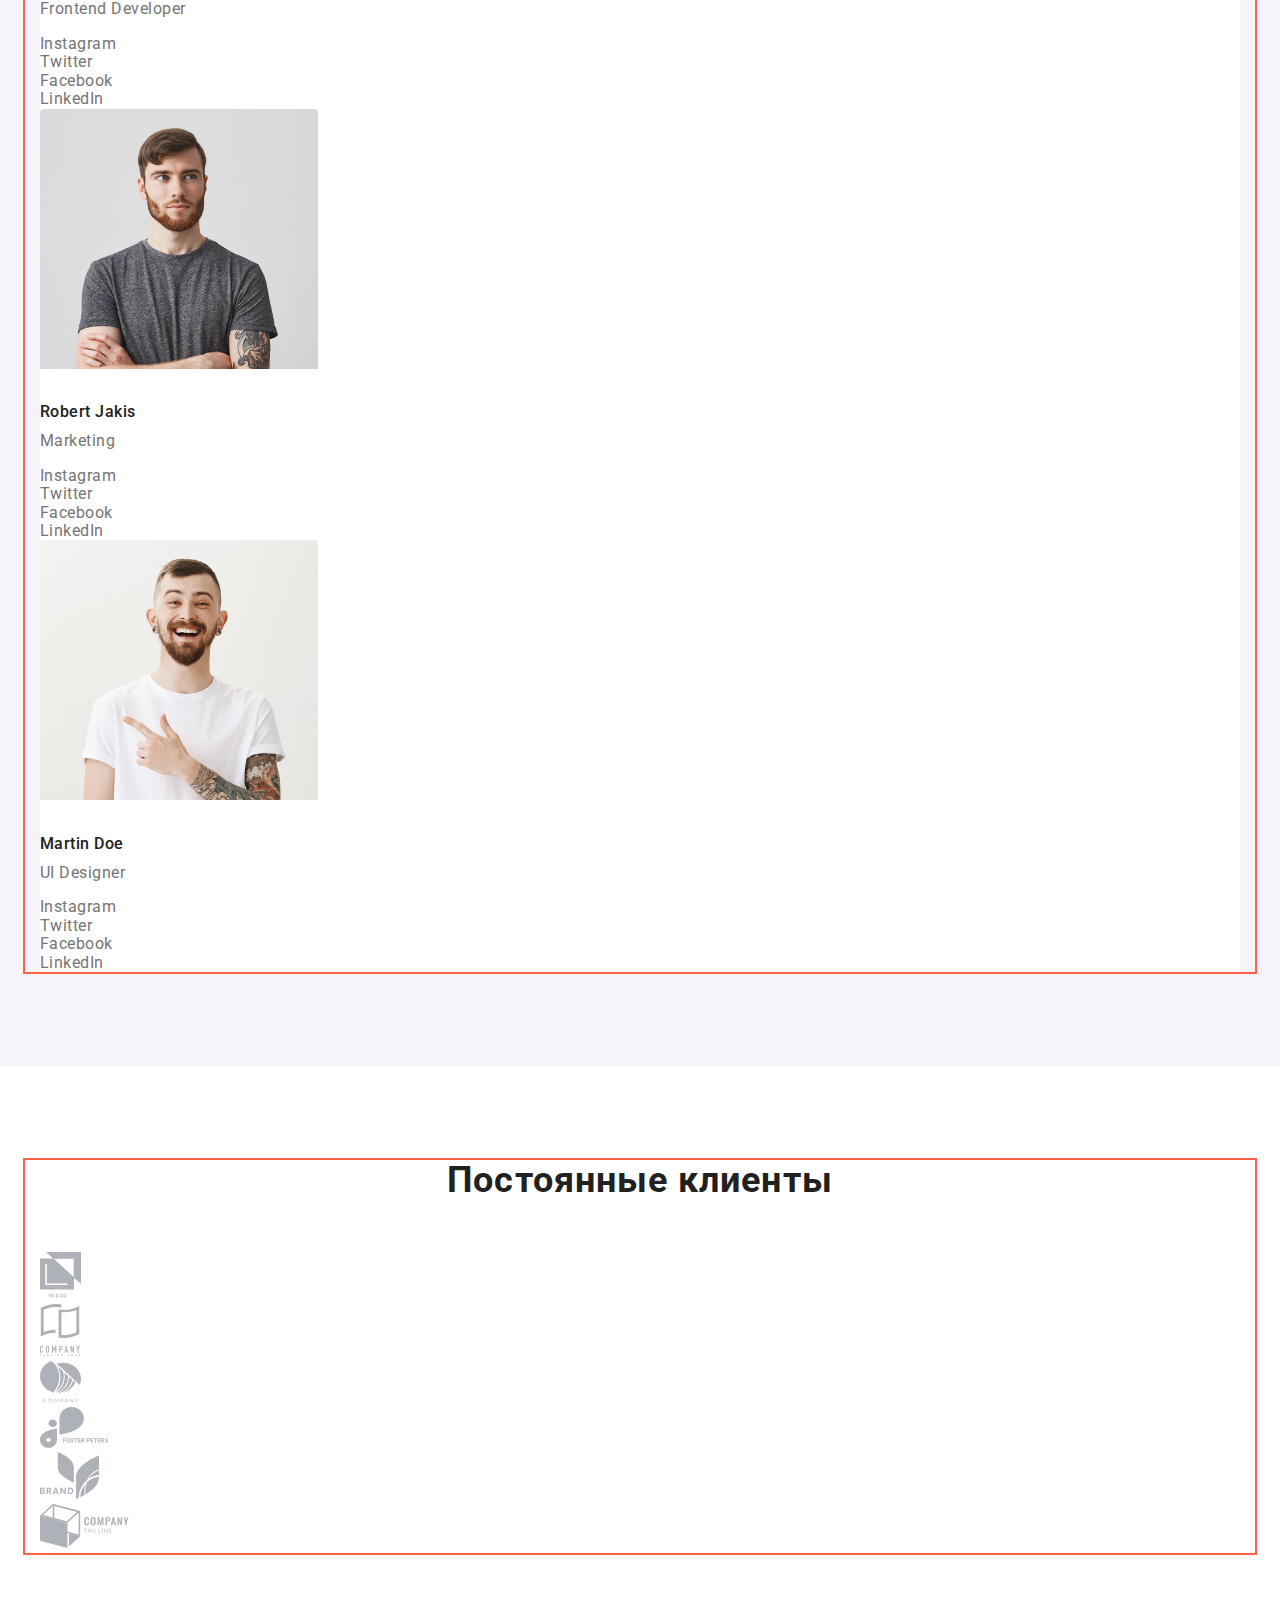
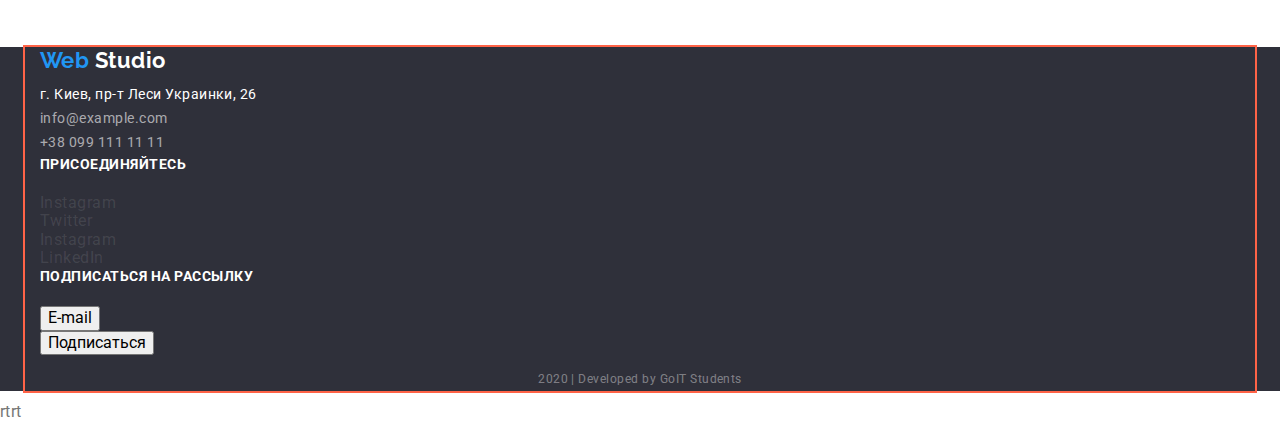
==== commit 017cdfd0: "Разбивка на секции и отступ эл-тов вниз" ====
--- a/index.html
+++ b/index.html
@@ -8,231 +8,283 @@
       href="https://fonts.googleapis.com/css2?family=Raleway:wght@700&family=Roboto:wght@400;500;700;900&display=swap"
       rel="stylesheet"
     />
-    <link rel="stylesheet" href="https://cdnjs.cloudflare.com/ajax/libs/modern-normalize/0.6.0/modern-normalize.min.css">
+    <link
+      rel="stylesheet"
+      href="https://cdnjs.cloudflare.com/ajax/libs/modern-normalize/0.6.0/modern-normalize.min.css"
+    />
     <link rel="stylesheet" href="./css/common.css" />
     <link rel="stylesheet" href="./css/main.css" />
-
   </head>
   <body>
     <header>
-      <nav>
-        <a href="#" class="logo"><span class="web-logo">Web</span> Studio</a>
-        <ul class="site-nav">
-          <li><a href="./index.html" class="link current">Студия</a></li>
-          <li><a href="./portfolio.html" class="link">Портфолио</a></li>
-          <li><a href="#" class="link">Контакты</a></li>
+      <div class="container">
+        <nav>
+          <a href="#" class="logo"><span class="web-logo">Web</span> Studio</a>
+          <ul class="site-nav">
+            <li><a href="./index.html" class="link current">Студия</a></li>
+            <li><a href="./portfolio.html" class="link">Портфолио</a></li>
+            <li><a href="#" class="link">Контакты</a></li>
+          </ul>
+        </nav>
+        <ul class="auth-nav">
+          <li><a href="mailto:info@devstudio.com" class="link">info@devstudio.com</a></li>
+          <li><a href="tel:+38096111111" class="link">+38 096 111 11 11</a></li>
         </ul>
-      </nav>
-      <ul class="auth-nav">
-        <li><a href="mailto:info@devstudio.com" class="link">info@devstudio.com</a></li>
-        <li><a href="tel:+38096111111" class="link">+38 096 111 11 11</a></li>
-      </ul>
+      </div>
     </header>
     <main>
       <!-- Заголовок герой-->
       <section class="hero">
-        <h1 class="hero-title">ЭФФЕКТИВНЫЕ РЕШЕНИЯ <br />ДЛЯ ВАШЕГО БИЗНЕСА</h1>
-        <a href="#" class="button">Заказать услугу</a>
+        <div class="container">
+          <h1 class="hero-title">ЭФФЕКТИВНЫЕ РЕШЕНИЯ <br />ДЛЯ ВАШЕГО БИЗНЕСА</h1>
+          <a href="#" class="button">Заказать услугу</a>
+        </div>
       </section>
       <!-- Особенности-->
-      <section class="section">
-        <h2 class="section-title">Особенности (скрыть заголовок)</h2>
-        <ul class="feature-list">
-          <li>
-            <img src="./images/antenna.svg" alt="изображение" width="70" height="70" />
-            <h3 class="title">Внимание к деталям</h3>
-            <p>Идейные соображения, а также начало повседневной работы по формированию позиции.</p>
-          </li>
-          <li>
-            <img src="./images/clock.svg" alt="изображение" width="70" height="70" />
-            <h3 class="title">Пунктуальность</h3>
-            <p>
-              Задача организации, в особенности же рамки и место обучения кадров влечет за собой.
-            </p>
-          </li>
-          <li>
-            <img src="./images/diagram.svg" alt="изображение" width="70" height="70" />
-            <h3 class="title">Планирование</h3>
-            <p>
-              Равным образом консультация с широким активом в значительной степени обуславливает.
-            </p>
-          </li>
-          <li>
-            <img src="./images/astronaut.svg" alt="" width="70" height="70" />
-            <h3 class="title">Современные технологии</h3>
-            <p>Значимость этих проблем настолько очевидна, что реализация плановых заданий.</p>
-          </li>
-        </ul>
+      <section class="section feature">
+        <div class="container">
+          <h2 class="section-title hide">Особенности (скрыть заголовок)</h2>
+          <ul class="feature-list">
+            <li>
+              <img
+                class="image"
+                src="./images/antenna.svg"
+                alt="изображение"
+                width="70"
+                height="70"
+              />
+              <h3 class="title">Внимание к деталям</h3>
+              <p>
+                Идейные соображения, а также начало повседневной работы по формированию позиции.
+              </p>
+            </li>
+            <li>
+              <img
+                class="image"
+                src="./images/clock.svg"
+                alt="изображение"
+                width="70"
+                height="70"
+              />
+              <h3 class="title">Пунктуальность</h3>
+              <p>
+                Задача организации, в особенности же рамки и место обучения кадров влечет за собой.
+              </p>
+            </li>
+            <li>
+              <img
+                class="image"
+                src="./images/diagram.svg"
+                alt="изображение"
+                width="70"
+                height="70"
+              />
+              <h3 class="title">Планирование</h3>
+              <p>
+                Равным образом консультация с широким активом в значительной степени обуславливает.
+              </p>
+            </li>
+            <li>
+              <img class="image" src="./images/astronaut.svg" alt="" width="70" height="70" />
+              <h3 class="title">Современные технологии</h3>
+              <p>Значимость этих проблем настолько очевидна, что реализация плановых заданий.</p>
+            </li>
+          </ul>
+        </div>
       </section>
       <!-- Чем мы занимаемся-->
       <section class="section">
-        <h2 class="section-title">Чем мы занимаемся</h2>
-        <ul class="job-list">
-          <li>
-            <a href="#">
-              <img
-                src="./images/descktop.jpg"
-                alt="Десктопные приложения"
-                width="380"
-                height="294"
-              />
-              <h3 class="title">ДЕСТОПНЫЕ ПРИЛОЖЕНИЯ</h3>
-            </a>
-          </li>
-          <li>
-            <a href="#">
-              <img src="./images/mobile.jpg" alt="Мобильные приложения" width="380" height="294" />
-              <h3 class="title">МОБИЛЬНЫЕ ПРИЛОЖЕНИЯ</h3>
-            </a>
-          </li>
-          <li>
-            <a href="#">
-              <img src="./images/design.jpg" alt="Дизайнерские решения" width="380" height="294" />
-              <h3 class="title">ДИЗАЙНЕРСКИЕ ПРИЛОЖЕНИЯ</h3>
-            </a>
-          </li>
-        </ul>
+        <div class="container">
+          <h2 class="section-title">Чем мы занимаемся</h2>
+          <ul class="job-list">
+            <li>
+              <a href="#">
+                <img
+                  src="./images/descktop.jpg"
+                  alt="Десктопные приложения"
+                  width="380"
+                  height="294"
+                />
+                <h3 class="title">ДЕСТОПНЫЕ ПРИЛОЖЕНИЯ</h3>
+              </a>
+            </li>
+            <li>
+              <a href="#">
+                <img
+                  src="./images/mobile.jpg"
+                  alt="Мобильные приложения"
+                  width="380"
+                  height="294"
+                />
+                <h3 class="title">МОБИЛЬНЫЕ ПРИЛОЖЕНИЯ</h3>
+              </a>
+            </li>
+            <li>
+              <a href="#">
+                <img
+                  src="./images/design.jpg"
+                  alt="Дизайнерские решения"
+                  width="380"
+                  height="294"
+                />
+                <h3 class="title">ДИЗАЙНЕРСКИЕ ПРИЛОЖЕНИЯ</h3>
+              </a>
+            </li>
+          </ul>
+        </div>
       </section>
       <!-- Наша команда-->
       <section class="section teamsection">
-        <h2 class="section-title">Наша команда</h2>
-        <ul class="team-list">
-          <li>
-            <img src="./images/john.jpg" alt="Фото специалиста" width="278" height="260" />
-            <h3 class="title">John Smith</h3>
-            <p class="vocation">Product Designer</p>
-            <ul>
-              <li><a href="#" class="link" aria-label="Ссылка на Instagram">Instagram</a></li>
-              <li><a href="#" class="link" aria-label="Ссылка на Twitter">Twitter</a></li>
-              <li><a href="#" class="link" aria-label="Ссылка на Facebook">Facebook</a></li>
-              <li><a href="#" class="link" aria-label="Ссылка на LinkedIn">LinkedIn</a></li>
-            </ul>
-          </li>
-          <li>
-            <img src="./images/marta.jpg" alt="Фото специалиста" width="278" height="260" />
-            <h3 class="title">Marta Stewart</h3>
-            <p class="vocation">Frontend Developer</p>
-            <ul>
-              <li><a href="#" class="link" aria-label="Ссылка на Instagram">Instagram</a></li>
-              <li><a href="#" class="link" aria-label="Ссылка на Twitter">Twitter</a></li>
-              <li><a href="#" class="link" aria-label="Ссылка на Facebook">Facebook</a></li>
-              <li><a href="#" class="link" aria-label="Ссылка на LinkedIn">LinkedIn</a></li>
-            </ul>
-          </li>
-          <li>
-            <img src="./images/robert.jpg" alt="Фото специалиста" width="278" height="260" />
-            <h3 class="title">Robert Jakis</h3>
-            <p class="vocation">Marketing</p>
-            <ul>
-              <li><a href="#" class="link" aria-label="Ссылка на Instagram">Instagram</a></li>
-              <li><a href="#" class="link" aria-label="Ссылка на Twitter">Twitter</a></li>
-              <li><a href="#" class="link" aria-label="Ссылка на Facebook">Facebook</a></li>
-              <li><a href="#" class="link" aria-label="Ссылка на LinkedIn">LinkedIn</a></li>
-            </ul>
-          </li>
-          <li>
-            <img src="./images/martin.jpg" alt="Фото специалиста" width="278" height="260" />
-            <h3 class="title">Martin Doe</h3>
-            <p class="vocation">UI Designer</p>
-            <ul>
-              <li><a href="#" class="link" aria-label="Ссылка на Instagram">Instagram</a></li>
-              <li><a href="#" class="link" aria-label="Ссылка на Twitter">Twitter</a></li>
-              <li><a href="#" class="link" aria-label="Ссылка на Facebook">Facebook</a></li>
-              <li><a href="#" class="link" aria-label="Ссылка на LinkedIn">LinkedIn</a></li>
-            </ul>
-          </li>
-        </ul>
+        <div class="container">
+          <h2 class="section-title">Наша команда</h2>
+          <ul class="team-list">
+            <li>
+              <img src="./images/john.jpg" alt="Фото специалиста" width="278" height="260" />
+              <h3 class="title">John Smith</h3>
+              <p class="vocation">Product Designer</p>
+              <ul>
+                <li><a href="#" class="link" aria-label="Ссылка на Instagram">Instagram</a></li>
+                <li><a href="#" class="link" aria-label="Ссылка на Twitter">Twitter</a></li>
+                <li><a href="#" class="link" aria-label="Ссылка на Facebook">Facebook</a></li>
+                <li><a href="#" class="link" aria-label="Ссылка на LinkedIn">LinkedIn</a></li>
+              </ul>
+            </li>
+            <li>
+              <img src="./images/marta.jpg" alt="Фото специалиста" width="278" height="260" />
+              <h3 class="title">Marta Stewart</h3>
+              <p class="vocation">Frontend Developer</p>
+              <ul>
+                <li><a href="#" class="link" aria-label="Ссылка на Instagram">Instagram</a></li>
+                <li><a href="#" class="link" aria-label="Ссылка на Twitter">Twitter</a></li>
+                <li><a href="#" class="link" aria-label="Ссылка на Facebook">Facebook</a></li>
+                <li><a href="#" class="link" aria-label="Ссылка на LinkedIn">LinkedIn</a></li>
+              </ul>
+            </li>
+            <li>
+              <img src="./images/robert.jpg" alt="Фото специалиста" width="278" height="260" />
+              <h3 class="title">Robert Jakis</h3>
+              <p class="vocation">Marketing</p>
+              <ul>
+                <li><a href="#" class="link" aria-label="Ссылка на Instagram">Instagram</a></li>
+                <li><a href="#" class="link" aria-label="Ссылка на Twitter">Twitter</a></li>
+                <li><a href="#" class="link" aria-label="Ссылка на Facebook">Facebook</a></li>
+                <li><a href="#" class="link" aria-label="Ссылка на LinkedIn">LinkedIn</a></li>
+              </ul>
+            </li>
+            <li>
+              <img src="./images/martin.jpg" alt="Фото специалиста" width="278" height="260" />
+              <h3 class="title">Martin Doe</h3>
+              <p class="vocation">UI Designer</p>
+              <ul>
+                <li><a href="#" class="link" aria-label="Ссылка на Instagram">Instagram</a></li>
+                <li><a href="#" class="link" aria-label="Ссылка на Twitter">Twitter</a></li>
+                <li><a href="#" class="link" aria-label="Ссылка на Facebook">Facebook</a></li>
+                <li><a href="#" class="link" aria-label="Ссылка на LinkedIn">LinkedIn</a></li>
+              </ul>
+            </li>
+          </ul>
+        </div>
       </section>
       <!-- Постоянные клиенты-->
       <section class="section">
-        <h2 class="section-title">Постоянные клиенты</h2>
-        <ul>
-          <li>
-            <a href="#"
-              ><img
-                src="./images/logo1.svg"
-                alt="Лого компании"
-                class="clients"
-                width="45"
-                height="48"
-            /></a>
-          </li>
-          <li>
-            <a href="#"
-              ><img
-                src="./images/logo2.svg"
-                alt="Лого компании"
-                class="clients"
-                width="40"
-                height="52"
-            /></a>
-          </li>
-          <li>
-            <a href="#"
-              ><img
-                src="./images/logo3.svg"
-                alt="Лого компании"
-                class="clients"
-                width="41"
-                height="42"
-            /></a>
-          </li>
-          <li>
-            <a href="#"
-              ><img
-                src="./images/logo4.svg"
-                alt="Лого компании"
-                class="clients"
-                width="82"
-                height="41"
-            /></a>
-          </li>
-          <li>
-            <a href="#"
-              ><img
-                src="./images/logo5.svg"
-                alt="Лого компании"
-                class="clients"
-                width="59"
-                height="47"
-            /></a>
-          </li>
-          <li>
-            <a href="#"
-              ><img
-                src="./images/logo6.svg"
-                alt="Лого компании"
-                class="clients"
-                width="89"
-                height="45"
-            /></a>
-          </li>
-        </ul>
+        <div class="container">
+          <h2 class="section-title">Постоянные клиенты</h2>
+          <ul>
+            <li>
+              <a href="#"
+                ><img
+                  src="./images/logo1.svg"
+                  alt="Лого компании"
+                  class="clients"
+                  width="45"
+                  height="48"
+              /></a>
+            </li>
+            <li>
+              <a href="#"
+                ><img
+                  src="./images/logo2.svg"
+                  alt="Лого компании"
+                  class="clients"
+                  width="40"
+                  height="52"
+              /></a>
+            </li>
+            <li>
+              <a href="#"
+                ><img
+                  src="./images/logo3.svg"
+                  alt="Лого компании"
+                  class="clients"
+                  width="41"
+                  height="42"
+              /></a>
+            </li>
+            <li>
+              <a href="#"
+                ><img
+                  src="./images/logo4.svg"
+                  alt="Лого компании"
+                  class="clients"
+                  width="82"
+                  height="41"
+              /></a>
+            </li>
+            <li>
+              <a href="#"
+                ><img
+                  src="./images/logo5.svg"
+                  alt="Лого компании"
+                  class="clients"
+                  width="59"
+                  height="47"
+              /></a>
+            </li>
+            <li>
+              <a href="#"
+                ><img
+                  src="./images/logo6.svg"
+                  alt="Лого компании"
+                  class="clients"
+                  width="89"
+                  height="45"
+              /></a>
+            </li>
+          </ul>
+        </div>
       </section>
     </main>
     <footer class="underside">
-      <div>
-        <p class="logo"><span class="web-logo">Web</span> Studio</p>
-        <address>
-          г. Киев, пр-т Леси Украинки, 26 <br />
-          <span class="mailtel">
-            info@example.com <br />
-            +38 099 111 11 11
-          </span>
-        </address>
+      <div class="container">
+        <div>
+          <p class="logo"><span class="web-logo">Web</span> Studio</p>
+          <address>
+            <span class="location">г. Киев, пр-т Леси Украинки, 26</span> <br />
+            <span class="mailtel">
+              <span class="tel">info@example.com</span> <br />
+              +38 099 111 11 11
+            </span>
+          </address>
+        </div>
+        <div>
+          <b class="title">ПРИСОЕДИНЯЙТЕСЬ</b>
+          <ul>
+            <li><a href="#" class="link" aria-label="Ссылка на Instagram">Instagram</a></li>
+            <li><a href="#" class="link" aria-label="Ссылка на Twitter">Twitter</a></li>
+            <li><a href="#" class="link" aria-label="Ссылка на Instagram">Instagram</a></li>
+            <li><a href="#" class="link" aria-label="Ссылка на LinkedIn">LinkedIn</a></li>
+          </ul>
+        </div>
+        <div>
+          <b class="title">ПОДПИСАТЬСЯ НА РАССЫЛКУ</b>
+          <ul>
+            <li><button type="button" class="sign">E-mail</button></li>
+            <li><button type="button" class="sign">Подписаться</button></li>
+          </ul>
+        </div>
+        <p class="copyright">2020 | Developed by GoIT Students</p>
       </div>
-      <div>
-        <b class="title">ПРИСОЕДИНЯЙТЕСЬ</b>
-        <ul>
-          <li><a href="#" class="link" aria-label="Ссылка на Instagram">Instagram</a></li>
-          <li><a href="#" class="link" aria-label="Ссылка на Twitter">Twitter</a></li>
-          <li><a href="#" class="link" aria-label="Ссылка на Instagram">Instagram</a></li>
-          <li><a href="#" class="link" aria-label="Ссылка на LinkedIn">LinkedIn</a></li>
-        </ul>
-      </div>
-      <div><b class="title">ПОДПИСАТЬСЯ НА РАССЫЛКУ</b></div>
-      <p class="copyright">2020 | Developed by GoIT Students</p>
     </footer>
   </body>
 </html>
-rtrt+rtrt
--- a/css/common.css
+++ b/css/common.css
@@ -15,12 +15,24 @@
   font-family: Roboto, sans-serif;
   letter-spacing: 0.03em;
 }
-li {
+ul {
   list-style: none;
+  margin: 0;
+  padding: 0;
 }
 a {
   text-decoration: none;
 }
+/* Container */
+.container {
+  width: 1230px;
+  padding-left: 15px;
+  padding-right: 15px;
+
+  margin: 0 auto;
+  outline: 2px solid tomato;
+}
+
 /* Logo */
 .logo {
   color: #000000;
@@ -68,6 +80,8 @@
 }
 /* Logo */
 .underside .logo {
+  margin-top: 0;
+  margin-bottom: 10px;
   font-size: 22px;
   color: #ffffff;
 }
@@ -84,15 +98,31 @@
 .underside .link:focus {
   color: var(--accent-color);
 }
+.underside .location {
+  margin-bottom: 9px;
+}
+.underside .tel {
+  margin-bottom: 9px;
+}
 .underside .mailtel {
   color: rgba(255, 255, 255, 0.6);
 }
 .underside .title {
+  display: inline-block;
+  margin-bottom: 21px;
   font-style: normal;
   font-weight: 700;
   font-size: 14px;
   line-height: 1.14;
   text-transform: uppercase;
+}
+.underside .sing {
+  font-family: inherit;
+  font-weight: 400;
+  font-size: 16px;
+  line-height: 1.87;
+  align-items: center;
+  color: rgba(255, 255, 255, 0.6);
 }
 .underside .copyright {
   color: rgba(255, 255, 255, 0.4);
@@ -103,10 +133,15 @@
 }
 /* button */
 .button {
+  display: inline-block;
+  min-width: 200px;
+  border-radius: 4px;
+  padding: 10px 32px;
   color: #ffffff;
   background-color: var(--accent-color);
   font-weight: 700;
   font-size: 16px;
   line-height: 1.87;
   letter-spacing: 0.06em;
+  text-align: center;
 }
--- a/css/main.css
+++ b/css/main.css
@@ -1,15 +1,49 @@
 /* Hero */
+.hero {
+  text-align: center;
+}
 .hero-title {
+  margin-top: 0;
+  margin-bottom: 46px;
   color: #e5e5e5;
   font-size: 44px;
   font-weight: 900;
   line-height: 1.36;
-  text-align: center;
   letter-spacing: 0.06em;
   text-transform: uppercase;
 }
+
+/* Section */
+.section {
+  padding-top: 94px;
+  padding-bottom: 94px;
+}
+.section.feature {
+  padding-bottom: 0;
+}
+.section-title {
+  margin-top: 0;
+  margin-bottom: 50px;
+  color: var(--second-text-color);
+  font-weight: 700;
+  font-size: 36px;
+  line-height: 1.16;
+  text-align: center;
+  letter-spacing: 0.03em;
+}
+.hide {
+  display: none;
+}
+
 /* Features */
+
+.feature-list .image {
+  display: inline-block;
+  margin-bottom: 30px;
+}
 .feature-list .title {
+  margin-top: 0;
+  margin-bottom: 10px;
   color: var(--second-text-color);
   font-weight: 700;
   font-size: 14px;
@@ -17,11 +51,17 @@
   text-transform: uppercase;
 }
 .feature-list p {
+  margin-top: 0;
+  margin-bottom: 0;
   font-size: 14px;
   line-height: 1.71;
 }
+/* Our jobs, Our team, Clients*/
+
 /* Our jobs */
 .job-list .title {
+  margin-top: 0;
+  margin-bottom: 0;
   color: #ffffff;
   background-color: rgba(47, 48, 58, 0.8);
   font-weight: 700;
@@ -30,22 +70,30 @@
   text-align: center;
   text-transform: uppercase;
 }
+.job-list img {
+  display: block;
+}
 /* Our team */
 .teamsection {
   background-color: #f5f4fa;
 }
+.team-list img {
+  margin-bottom: 30px;
+}
 .team-list .title {
+  margin-top: 0;
+  margin-bottom: 10px;
   color: var(--second-text-color);
   font-weight: 500;
   font-size: 16px;
   line-height: 1.18;
-  text-align: center;
 }
 .team-list .vocation {
+  margin-top: 0;
+  margin-bottom: 16px;
   font-weight: 400;
   font-size: 16px;
   line-height: 1.18;
-  text-align: center;
 }
 .team-list > li {
   background-color: #ffffff;
@@ -61,12 +109,3 @@
 .section .clients:focus {
   background-color: var(--accent-color);
 }
-/* Section */
-.section-title {
-  color: var(--second-text-color);
-  font-weight: 700;
-  font-size: 36px;
-  line-height: 1.16;
-  text-align: center;
-  letter-spacing: 0.03em;
-}
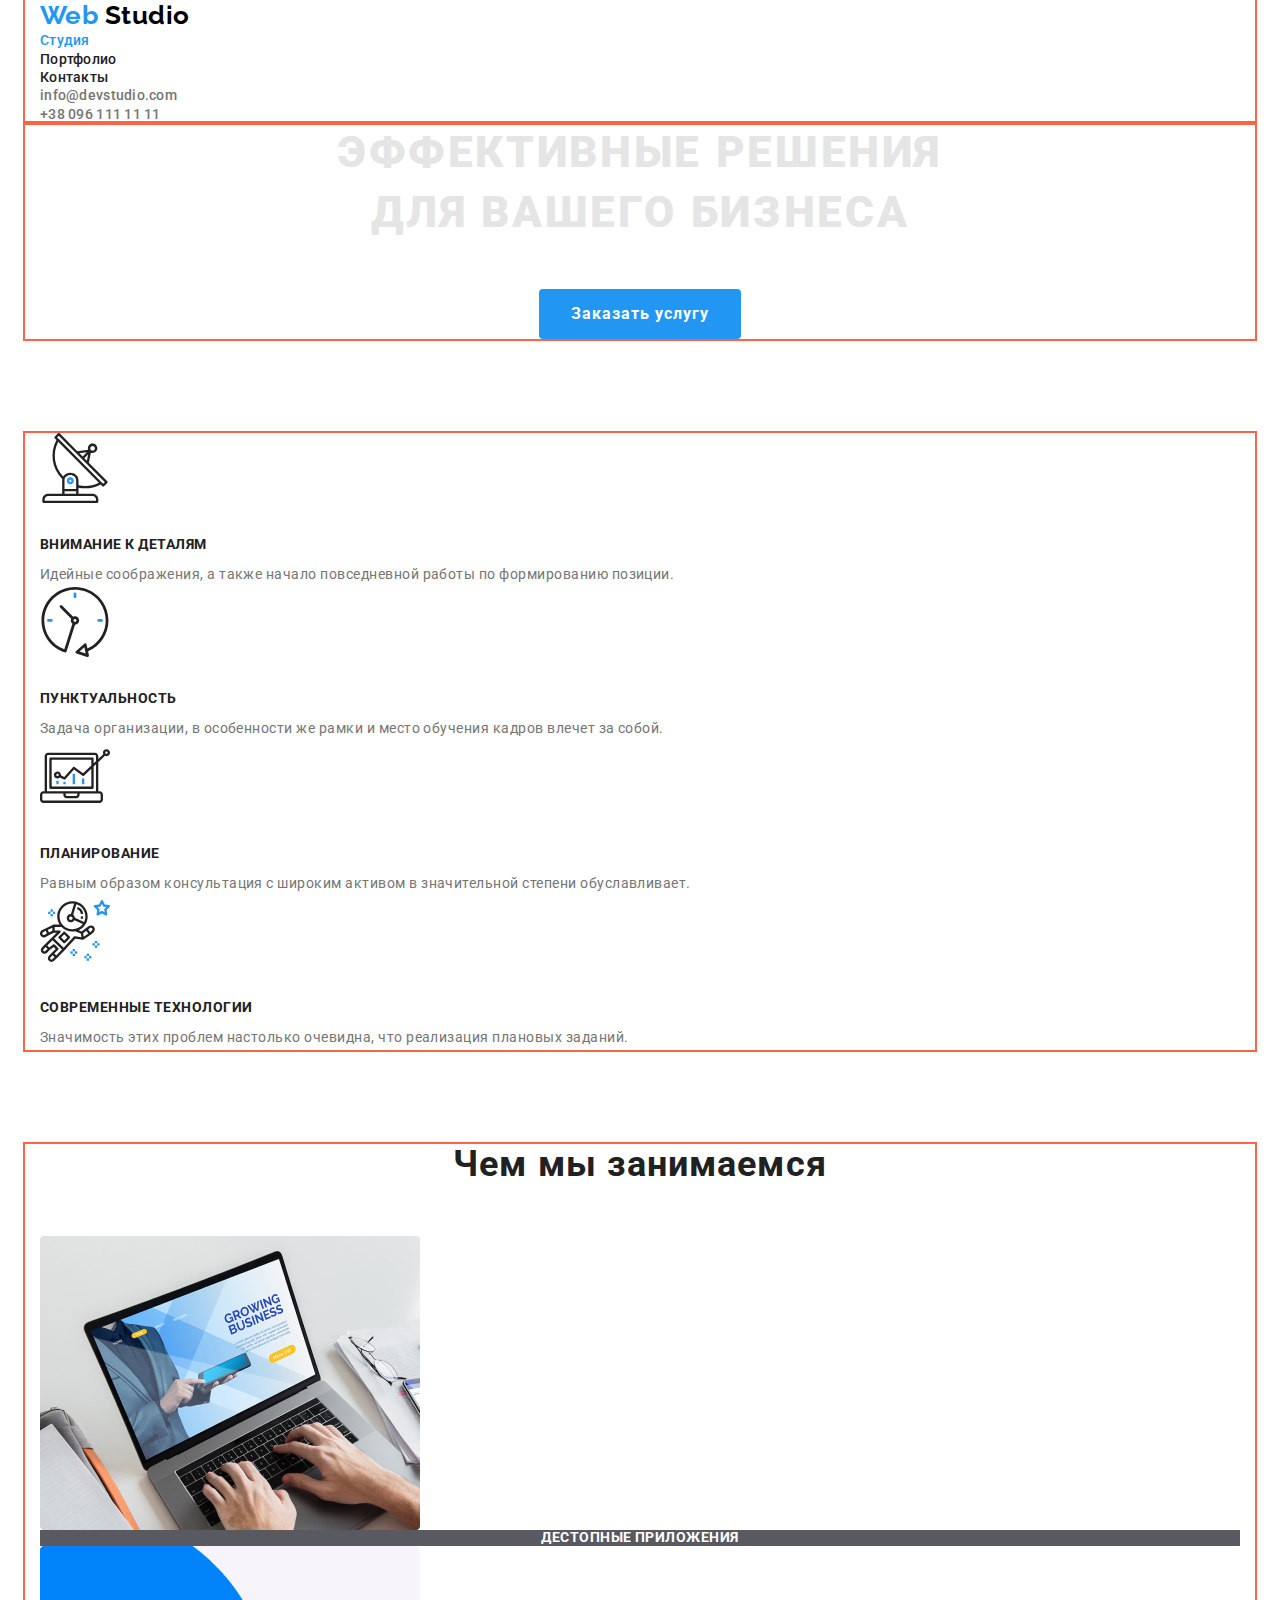
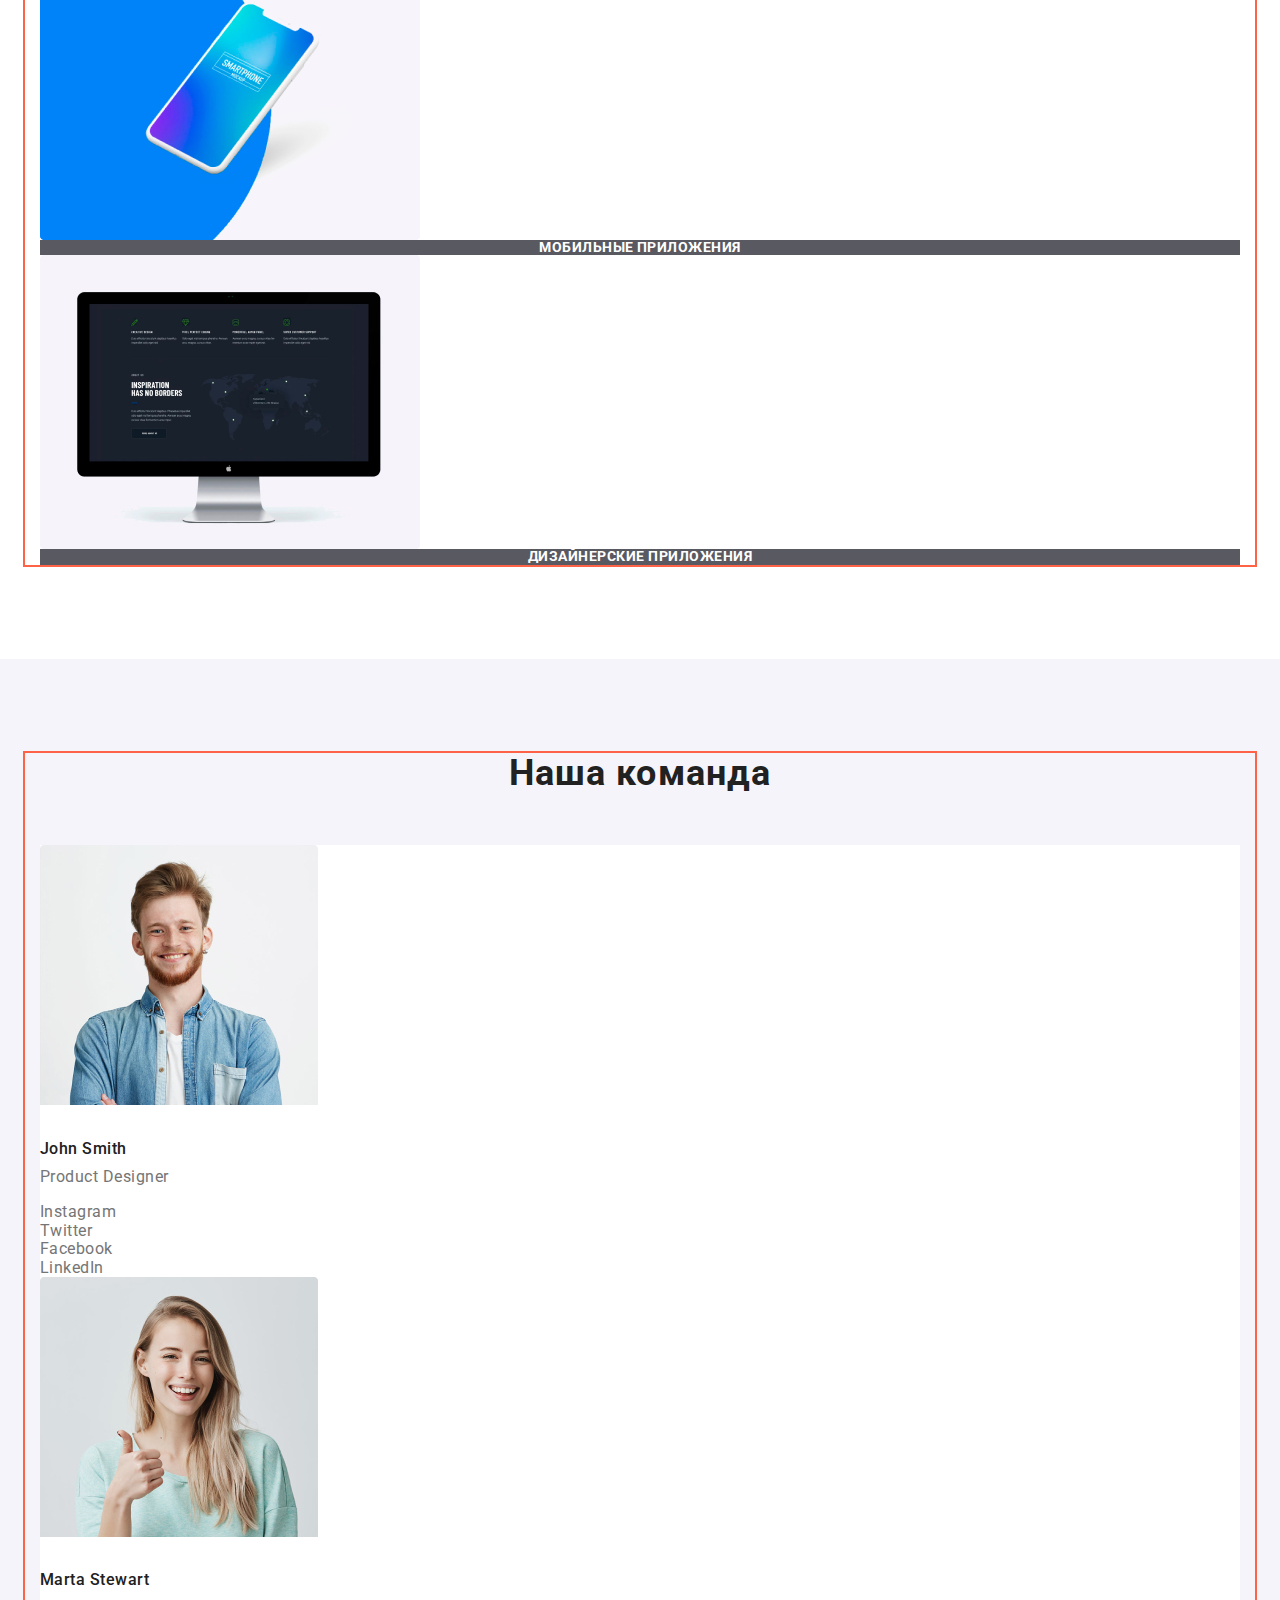
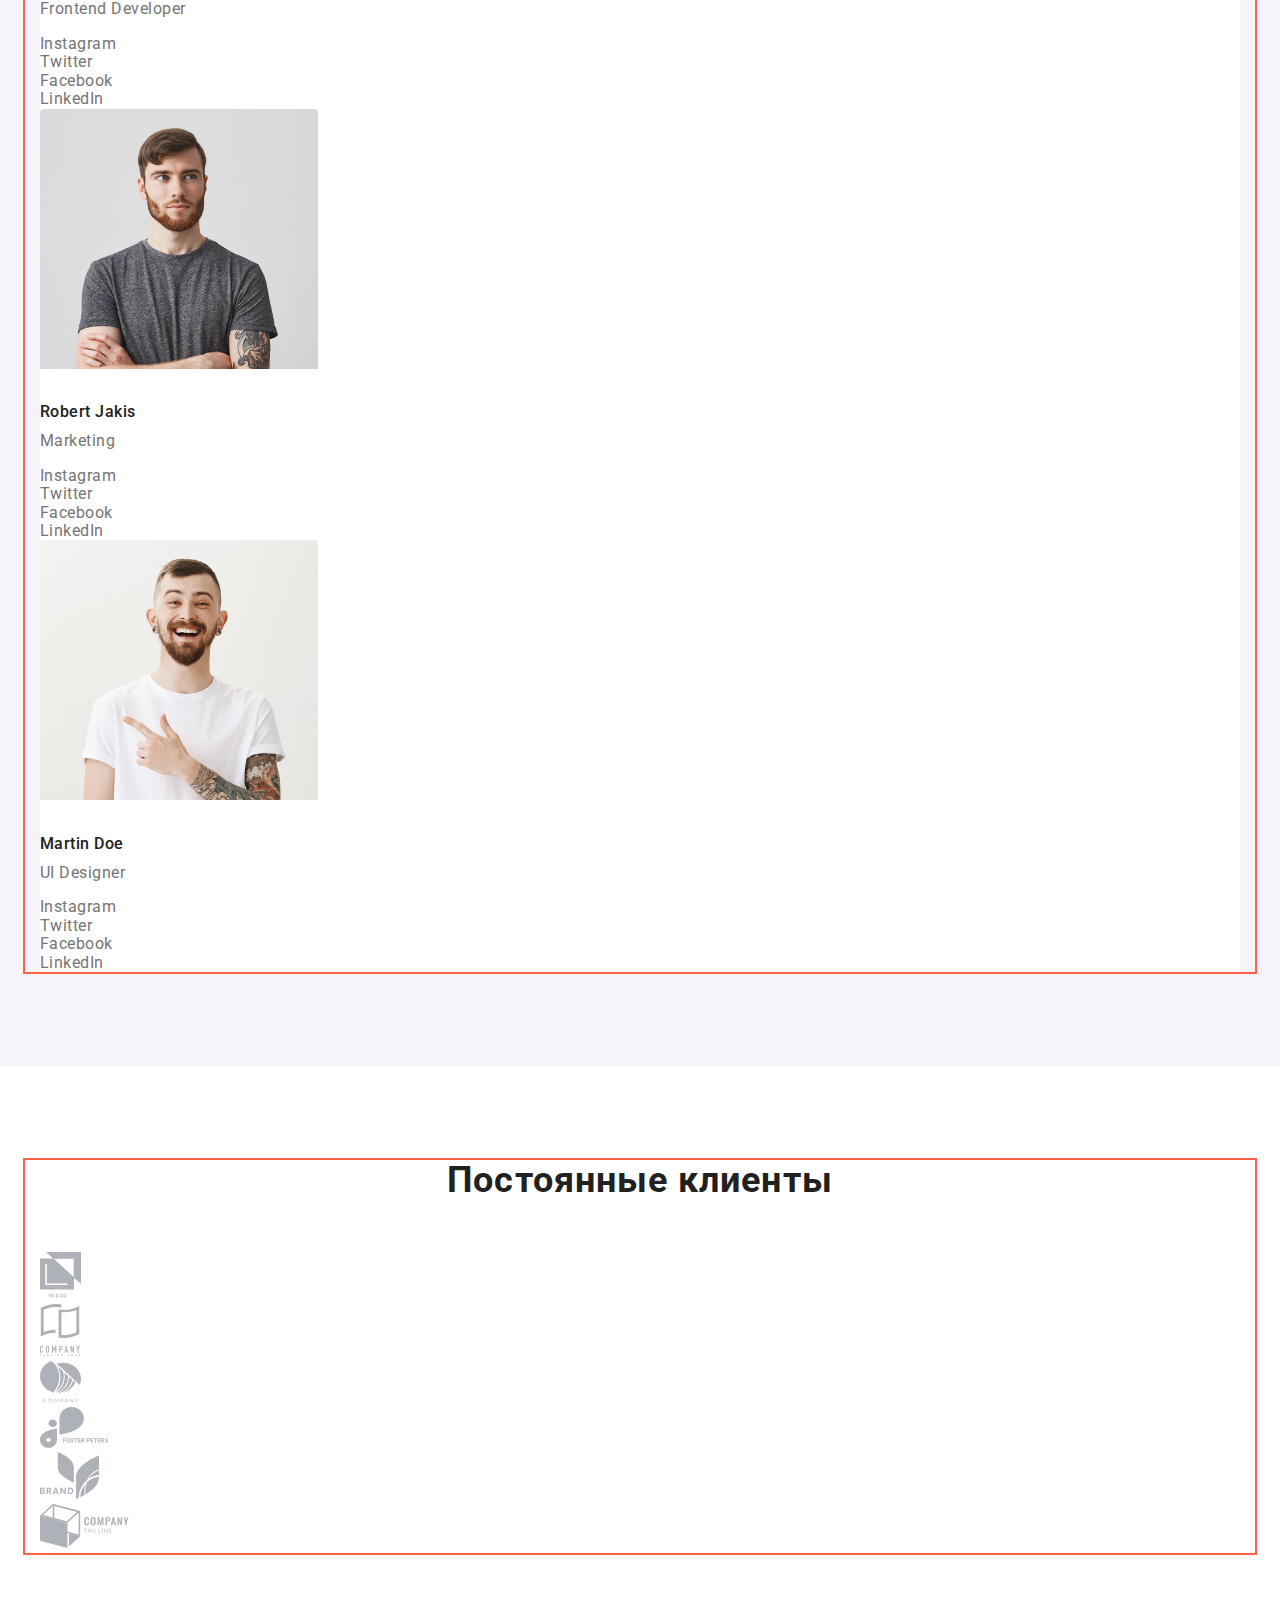
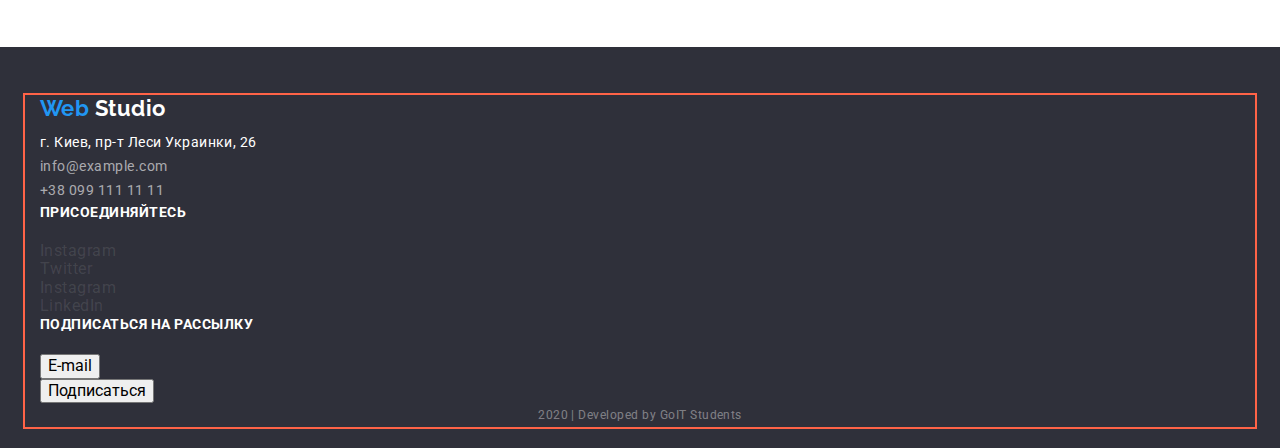
==== commit 63693656: "Доработка 5 лекции" ====
--- a/index.html
+++ b/index.html
@@ -287,4 +287,3 @@
     </footer>
   </body>
 </html>
-rtrt
--- a/css/common.css
+++ b/css/common.css
@@ -72,9 +72,17 @@
 .auth-nav .link:focus {
   color: var(--accent-color);
 }
+/* Section */
+.section {
+  padding-top: 94px;
+  padding-bottom: 94px;
+}
 
 /* footer address */
 .underside {
+  padding-top: 48px;
+  padding-bottom: 21px;
+
   background-color: #2f303a;
   color: #ffffff;
 }
@@ -125,23 +133,12 @@
   color: rgba(255, 255, 255, 0.6);
 }
 .underside .copyright {
+  margin-top: 0;
+  margin-bottom: 0;
+
   color: rgba(255, 255, 255, 0.4);
   font-weight: 400;
   font-size: 12px;
   line-height: 2;
   text-align: center;
 }
-/* button */
-.button {
-  display: inline-block;
-  min-width: 200px;
-  border-radius: 4px;
-  padding: 10px 32px;
-  color: #ffffff;
-  background-color: var(--accent-color);
-  font-weight: 700;
-  font-size: 16px;
-  line-height: 1.87;
-  letter-spacing: 0.06em;
-  text-align: center;
-}
--- a/css/main.css
+++ b/css/main.css
@@ -12,12 +12,21 @@
   letter-spacing: 0.06em;
   text-transform: uppercase;
 }
+/* button */
+.button {
+  display: inline-block;
+  min-width: 200px;
+  border-radius: 4px;
+  padding: 10px 32px;
+  color: #ffffff;
+  background-color: var(--accent-color);
+  font-weight: 700;
+  font-size: 16px;
+  line-height: 1.87;
+  letter-spacing: 0.06em;
+  text-align: center;
+}
 
-/* Section */
-.section {
-  padding-top: 94px;
-  padding-bottom: 94px;
-}
 .section.feature {
   padding-bottom: 0;
 }
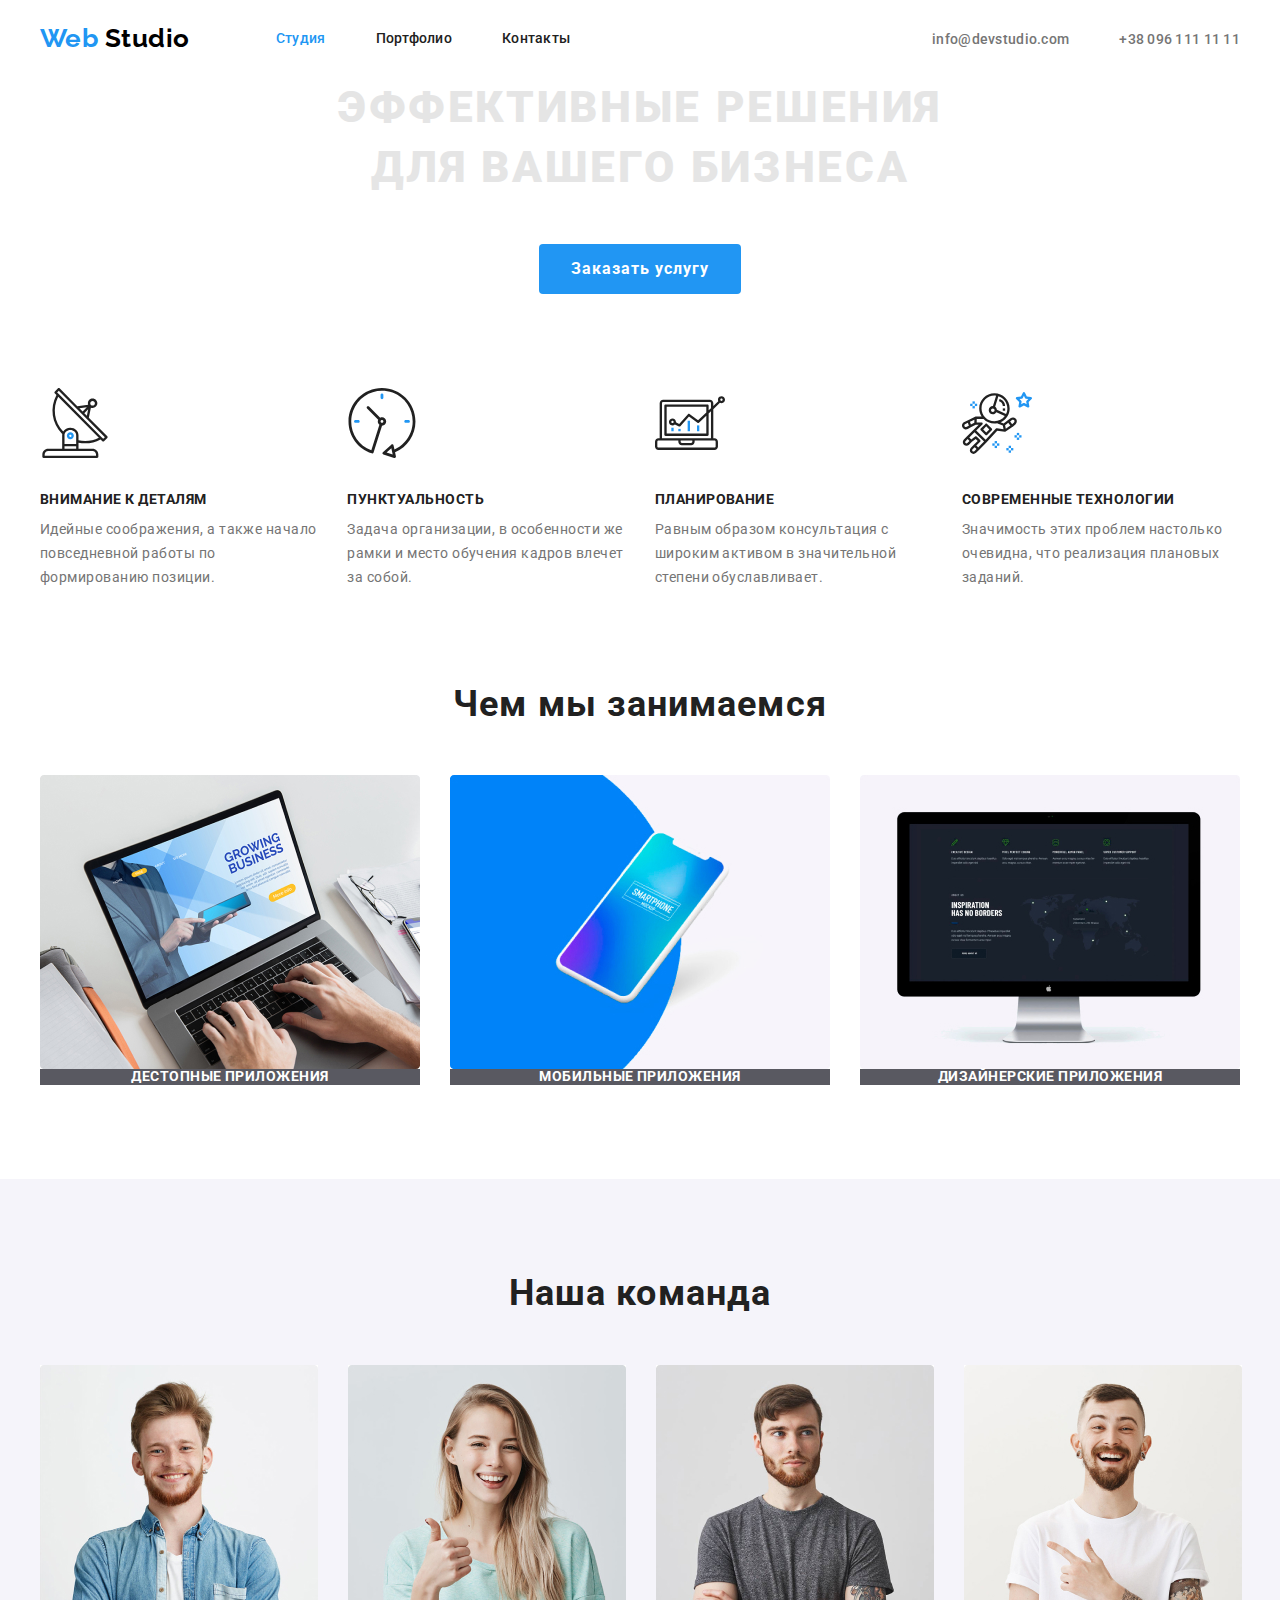
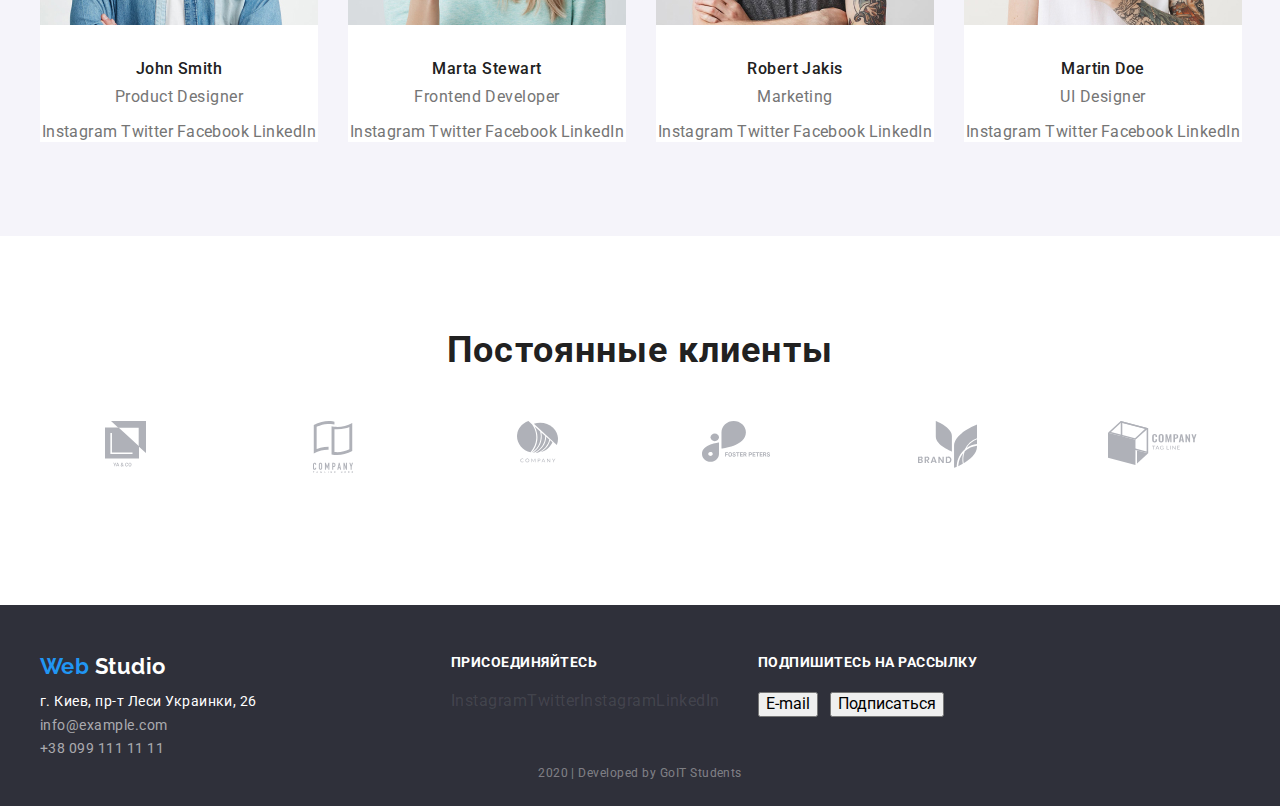
==== commit 5a08425f: "Правка футера и порфолио" ====
--- a/index.html
+++ b/index.html
@@ -17,18 +17,20 @@
   </head>
   <body>
     <header>
-      <div class="container">
-        <nav>
+      <div class="container main-nav">
+        <nav class="main-nav">
           <a href="#" class="logo"><span class="web-logo">Web</span> Studio</a>
           <ul class="site-nav">
-            <li><a href="./index.html" class="link current">Студия</a></li>
-            <li><a href="./portfolio.html" class="link">Портфолио</a></li>
-            <li><a href="#" class="link">Контакты</a></li>
+            <li class="item"><a href="./index.html" class="link current">Студия</a></li>
+            <li class="item"><a href="./portfolio.html" class="link">Портфолио</a></li>
+            <li class="item"><a href="#" class="link">Контакты</a></li>
           </ul>
         </nav>
         <ul class="auth-nav">
-          <li><a href="mailto:info@devstudio.com" class="link">info@devstudio.com</a></li>
-          <li><a href="tel:+38096111111" class="link">+38 096 111 11 11</a></li>
+          <li class="item">
+            <a href="mailto:info@devstudio.com" class="link">info@devstudio.com</a>
+          </li>
+          <li class="item"><a href="tel:+38096111111" class="link">+38 096 111 11 11</a></li>
         </ul>
       </div>
     </header>
@@ -45,7 +47,7 @@
         <div class="container">
           <h2 class="section-title hide">Особенности (скрыть заголовок)</h2>
           <ul class="feature-list">
-            <li>
+            <li class="item">
               <img
                 class="image"
                 src="./images/antenna.svg"
@@ -58,7 +60,7 @@
                 Идейные соображения, а также начало повседневной работы по формированию позиции.
               </p>
             </li>
-            <li>
+            <li class="item">
               <img
                 class="image"
                 src="./images/clock.svg"
@@ -71,7 +73,7 @@
                 Задача организации, в особенности же рамки и место обучения кадров влечет за собой.
               </p>
             </li>
-            <li>
+            <li class="item">
               <img
                 class="image"
                 src="./images/diagram.svg"
@@ -84,7 +86,7 @@
                 Равным образом консультация с широким активом в значительной степени обуславливает.
               </p>
             </li>
-            <li>
+            <li class="item">
               <img class="image" src="./images/astronaut.svg" alt="" width="70" height="70" />
               <h3 class="title">Современные технологии</h3>
               <p>Значимость этих проблем настолько очевидна, что реализация плановых заданий.</p>
@@ -97,7 +99,7 @@
         <div class="container">
           <h2 class="section-title">Чем мы занимаемся</h2>
           <ul class="job-list">
-            <li>
+            <li class="item">
               <a href="#">
                 <img
                   src="./images/descktop.jpg"
@@ -108,7 +110,7 @@
                 <h3 class="title">ДЕСТОПНЫЕ ПРИЛОЖЕНИЯ</h3>
               </a>
             </li>
-            <li>
+            <li class="item">
               <a href="#">
                 <img
                   src="./images/mobile.jpg"
@@ -119,7 +121,7 @@
                 <h3 class="title">МОБИЛЬНЫЕ ПРИЛОЖЕНИЯ</h3>
               </a>
             </li>
-            <li>
+            <li class="item">
               <a href="#">
                 <img
                   src="./images/design.jpg"
@@ -138,44 +140,44 @@
         <div class="container">
           <h2 class="section-title">Наша команда</h2>
           <ul class="team-list">
-            <li>
+            <li class="item">
               <img src="./images/john.jpg" alt="Фото специалиста" width="278" height="260" />
               <h3 class="title">John Smith</h3>
               <p class="vocation">Product Designer</p>
-              <ul>
-                <li><a href="#" class="link" aria-label="Ссылка на Instagram">Instagram</a></li>
-                <li><a href="#" class="link" aria-label="Ссылка на Twitter">Twitter</a></li>
-                <li><a href="#" class="link" aria-label="Ссылка на Facebook">Facebook</a></li>
-                <li><a href="#" class="link" aria-label="Ссылка на LinkedIn">LinkedIn</a></li>
-              </ul>
-            </li>
-            <li>
+              <ul class="soclink">
+                <li><a href="#" class="link" aria-label="Ссылка на Instagram">Instagram</a></li>
+                <li><a href="#" class="link" aria-label="Ссылка на Twitter">Twitter</a></li>
+                <li><a href="#" class="link" aria-label="Ссылка на Facebook">Facebook</a></li>
+                <li><a href="#" class="link" aria-label="Ссылка на LinkedIn">LinkedIn</a></li>
+              </ul>
+            </li>
+            <li class="item">
               <img src="./images/marta.jpg" alt="Фото специалиста" width="278" height="260" />
               <h3 class="title">Marta Stewart</h3>
               <p class="vocation">Frontend Developer</p>
-              <ul>
-                <li><a href="#" class="link" aria-label="Ссылка на Instagram">Instagram</a></li>
-                <li><a href="#" class="link" aria-label="Ссылка на Twitter">Twitter</a></li>
-                <li><a href="#" class="link" aria-label="Ссылка на Facebook">Facebook</a></li>
-                <li><a href="#" class="link" aria-label="Ссылка на LinkedIn">LinkedIn</a></li>
-              </ul>
-            </li>
-            <li>
+              <ul class="soclink">
+                <li><a href="#" class="link" aria-label="Ссылка на Instagram">Instagram</a></li>
+                <li><a href="#" class="link" aria-label="Ссылка на Twitter">Twitter</a></li>
+                <li><a href="#" class="link" aria-label="Ссылка на Facebook">Facebook</a></li>
+                <li><a href="#" class="link" aria-label="Ссылка на LinkedIn">LinkedIn</a></li>
+              </ul>
+            </li>
+            <li class="item">
               <img src="./images/robert.jpg" alt="Фото специалиста" width="278" height="260" />
               <h3 class="title">Robert Jakis</h3>
               <p class="vocation">Marketing</p>
-              <ul>
-                <li><a href="#" class="link" aria-label="Ссылка на Instagram">Instagram</a></li>
-                <li><a href="#" class="link" aria-label="Ссылка на Twitter">Twitter</a></li>
-                <li><a href="#" class="link" aria-label="Ссылка на Facebook">Facebook</a></li>
-                <li><a href="#" class="link" aria-label="Ссылка на LinkedIn">LinkedIn</a></li>
-              </ul>
-            </li>
-            <li>
+              <ul class="soclink">
+                <li><a href="#" class="link" aria-label="Ссылка на Instagram">Instagram</a></li>
+                <li><a href="#" class="link" aria-label="Ссылка на Twitter">Twitter</a></li>
+                <li><a href="#" class="link" aria-label="Ссылка на Facebook">Facebook</a></li>
+                <li><a href="#" class="link" aria-label="Ссылка на LinkedIn">LinkedIn</a></li>
+              </ul>
+            </li>
+            <li class="item">
               <img src="./images/martin.jpg" alt="Фото специалиста" width="278" height="260" />
               <h3 class="title">Martin Doe</h3>
               <p class="vocation">UI Designer</p>
-              <ul>
+              <ul class="soclink">
                 <li><a href="#" class="link" aria-label="Ссылка на Instagram">Instagram</a></li>
                 <li><a href="#" class="link" aria-label="Ссылка на Twitter">Twitter</a></li>
                 <li><a href="#" class="link" aria-label="Ссылка на Facebook">Facebook</a></li>
@@ -189,63 +191,63 @@
       <section class="section">
         <div class="container">
           <h2 class="section-title">Постоянные клиенты</h2>
-          <ul>
-            <li>
+          <ul class="clients">
+            <li class="item">
               <a href="#"
                 ><img
                   src="./images/logo1.svg"
                   alt="Лого компании"
-                  class="clients"
+                  class="clients-img"
                   width="45"
                   height="48"
               /></a>
             </li>
-            <li>
+            <li class="item">
               <a href="#"
                 ><img
                   src="./images/logo2.svg"
                   alt="Лого компании"
-                  class="clients"
+                  class="clients-img"
                   width="40"
                   height="52"
               /></a>
             </li>
-            <li>
+            <li class="item">
               <a href="#"
                 ><img
                   src="./images/logo3.svg"
                   alt="Лого компании"
-                  class="clients"
+                  class="clients-img"
                   width="41"
                   height="42"
               /></a>
             </li>
-            <li>
+            <li class="item">
               <a href="#"
                 ><img
                   src="./images/logo4.svg"
                   alt="Лого компании"
-                  class="clients"
+                  class="clients-img"
                   width="82"
                   height="41"
               /></a>
             </li>
-            <li>
+            <li class="item">
               <a href="#"
                 ><img
                   src="./images/logo5.svg"
                   alt="Лого компании"
-                  class="clients"
+                  class="clients-img"
                   width="59"
                   height="47"
               /></a>
             </li>
-            <li>
+            <li class="item">
               <a href="#"
                 ><img
                   src="./images/logo6.svg"
                   alt="Лого компании"
-                  class="clients"
+                  class="clients-img"
                   width="89"
                   height="45"
               /></a>
@@ -256,31 +258,33 @@
     </main>
     <footer class="underside">
       <div class="container">
-        <div>
-          <p class="logo"><span class="web-logo">Web</span> Studio</p>
-          <address>
-            <span class="location">г. Киев, пр-т Леси Украинки, 26</span> <br />
-            <span class="mailtel">
-              <span class="tel">info@example.com</span> <br />
-              +38 099 111 11 11
-            </span>
-          </address>
-        </div>
-        <div>
-          <b class="title">ПРИСОЕДИНЯЙТЕСЬ</b>
-          <ul>
-            <li><a href="#" class="link" aria-label="Ссылка на Instagram">Instagram</a></li>
-            <li><a href="#" class="link" aria-label="Ссылка на Twitter">Twitter</a></li>
-            <li><a href="#" class="link" aria-label="Ссылка на Instagram">Instagram</a></li>
-            <li><a href="#" class="link" aria-label="Ссылка на LinkedIn">LinkedIn</a></li>
-          </ul>
-        </div>
-        <div>
-          <b class="title">ПОДПИСАТЬСЯ НА РАССЫЛКУ</b>
-          <ul>
-            <li><button type="button" class="sign">E-mail</button></li>
-            <li><button type="button" class="sign">Подписаться</button></li>
-          </ul>
+        <div class="underside-container">
+          <div class="logo-container">
+            <p class="logo"><span class="web-logo">Web</span> Studio</p>
+            <address>
+              <span class="location">г. Киев, пр-т Леси Украинки, 26</span> <br />
+              <span class="mailtel">
+                <span class="tel">info@example.com</span> <br />
+                +38 099 111 11 11
+              </span>
+            </address>
+          </div>
+          <div class="soc-container">
+            <b class="title">Присоединяйтесь</b>
+            <ul class="attach">
+              <li><a href="#" class="link" aria-label="Ссылка на Instagram">Instagram</a></li>
+              <li><a href="#" class="link" aria-label="Ссылка на Twitter">Twitter</a></li>
+              <li><a href="#" class="link" aria-label="Ссылка на Instagram">Instagram</a></li>
+              <li><a href="#" class="link" aria-label="Ссылка на LinkedIn">LinkedIn</a></li>
+            </ul>
+          </div>
+          <div class="send-container">
+            <b class="title">Подпишитесь на рассылку</b>
+            <ul class="send-button">
+              <li class="item"><button type="button" class="sign">E-mail</button></li>
+              <li class="item"><button type="button" class="sign">Подписаться</button></li>
+            </ul>
+          </div>
         </div>
         <p class="copyright">2020 | Developed by GoIT Students</p>
       </div>
--- a/css/common.css
+++ b/css/common.css
@@ -30,7 +30,7 @@
   padding-right: 15px;
 
   margin: 0 auto;
-  outline: 2px solid tomato;
+  /* outline: 2px solid tomato; */
 }
 
 /* Logo */
@@ -45,7 +45,32 @@
   color: var(--accent-color);
 }
 /* Navigation */
+.main-nav {
+  display: flex;
+  align-items: center;
+}
+.site-nav {
+  display: flex;
+  margin-left: 86px;
+}
+/* *******************
+.site-nav .item {
+  margin-right: 50px;
+}
+.site-nav .item:last-child {
+  margin-right: 0;
+} 
+ .site-nav .item + .item {
+  margin-left: 50px;
+} 
+************************ */
+.site-nav .item:not(:last-child) {
+  margin-right: 50px;
+}
 .site-nav .link {
+  display: block;
+  padding-top: 31px;
+  padding-bottom: 31px;
   color: var(--second-text-color);
   font-weight: 500;
   font-size: 14px;
@@ -61,6 +86,13 @@
 }
 
 /* Authentific*/
+.auth-nav {
+  display: flex;
+  margin-left: auto;
+}
+.auth-nav .item + .item {
+  margin-left: 50px;
+}
 .auth-nav .link {
   color: var(--primary-text-color);
   font-weight: 500;
@@ -87,6 +119,32 @@
   color: #ffffff;
 }
 /* Logo */
+.underside-container {
+  display: flex;
+}
+.logo-container {
+  min-width: 180px;
+}
+.soc-container {
+  width: 207px;
+  margin-left: auto;
+}
+.attach {
+  display: flex;
+  justify-content: space-between;
+}
+.send-container {
+  width: 482px;
+  margin-left: 100px;
+}
+.send-button {
+  display: flex;
+}
+.send-button .item {
+}
+.send-button .item + .item {
+  margin-left: 12px;
+}
 .underside .logo {
   margin-top: 0;
   margin-bottom: 10px;
--- a/css/main.css
+++ b/css/main.css
@@ -45,6 +45,13 @@
 }
 
 /* Features */
+.feature-list {
+  display: flex;
+  justify-content: space-between;
+}
+.feature-list .item {
+  width: 278px;
+}
 
 .feature-list .image {
   display: inline-block;
@@ -79,6 +86,15 @@
   text-align: center;
   text-transform: uppercase;
 }
+.job-list {
+  display: flex;
+}
+.job-list .item {
+  width: 380px;
+}
+.job-list .item + .item {
+  margin-left: 30px;
+}
 .job-list img {
   display: block;
 }
@@ -86,6 +102,17 @@
 .teamsection {
   background-color: #f5f4fa;
 }
+.team-list {
+  display: flex;
+  text-align: center;
+}
+.team-list .item {
+  width: 278px;
+}
+.team-list .item + .item {
+  margin-left: 30px;
+}
+
 .team-list img {
   margin-bottom: 30px;
 }
@@ -104,6 +131,10 @@
   font-size: 16px;
   line-height: 1.18;
 }
+.soclink {
+  display: flex;
+  justify-content: space-around;
+}
 .team-list > li {
   background-color: #ffffff;
 }
@@ -114,7 +145,18 @@
   color: var(--accent-color);
 }
 /* Clients */
-.section .clients:hover,
-.section .clients:focus {
+.clients {
+  display: flex;
+}
+.clients .item {
+  width: 175px;
+  height: 90px;
+  text-align: center;
+}
+.clients .item + .item {
+  margin-left: 30px;
+}
+.section .clients-img:hover,
+.section .clients-img:focus {
   background-color: var(--accent-color);
 }
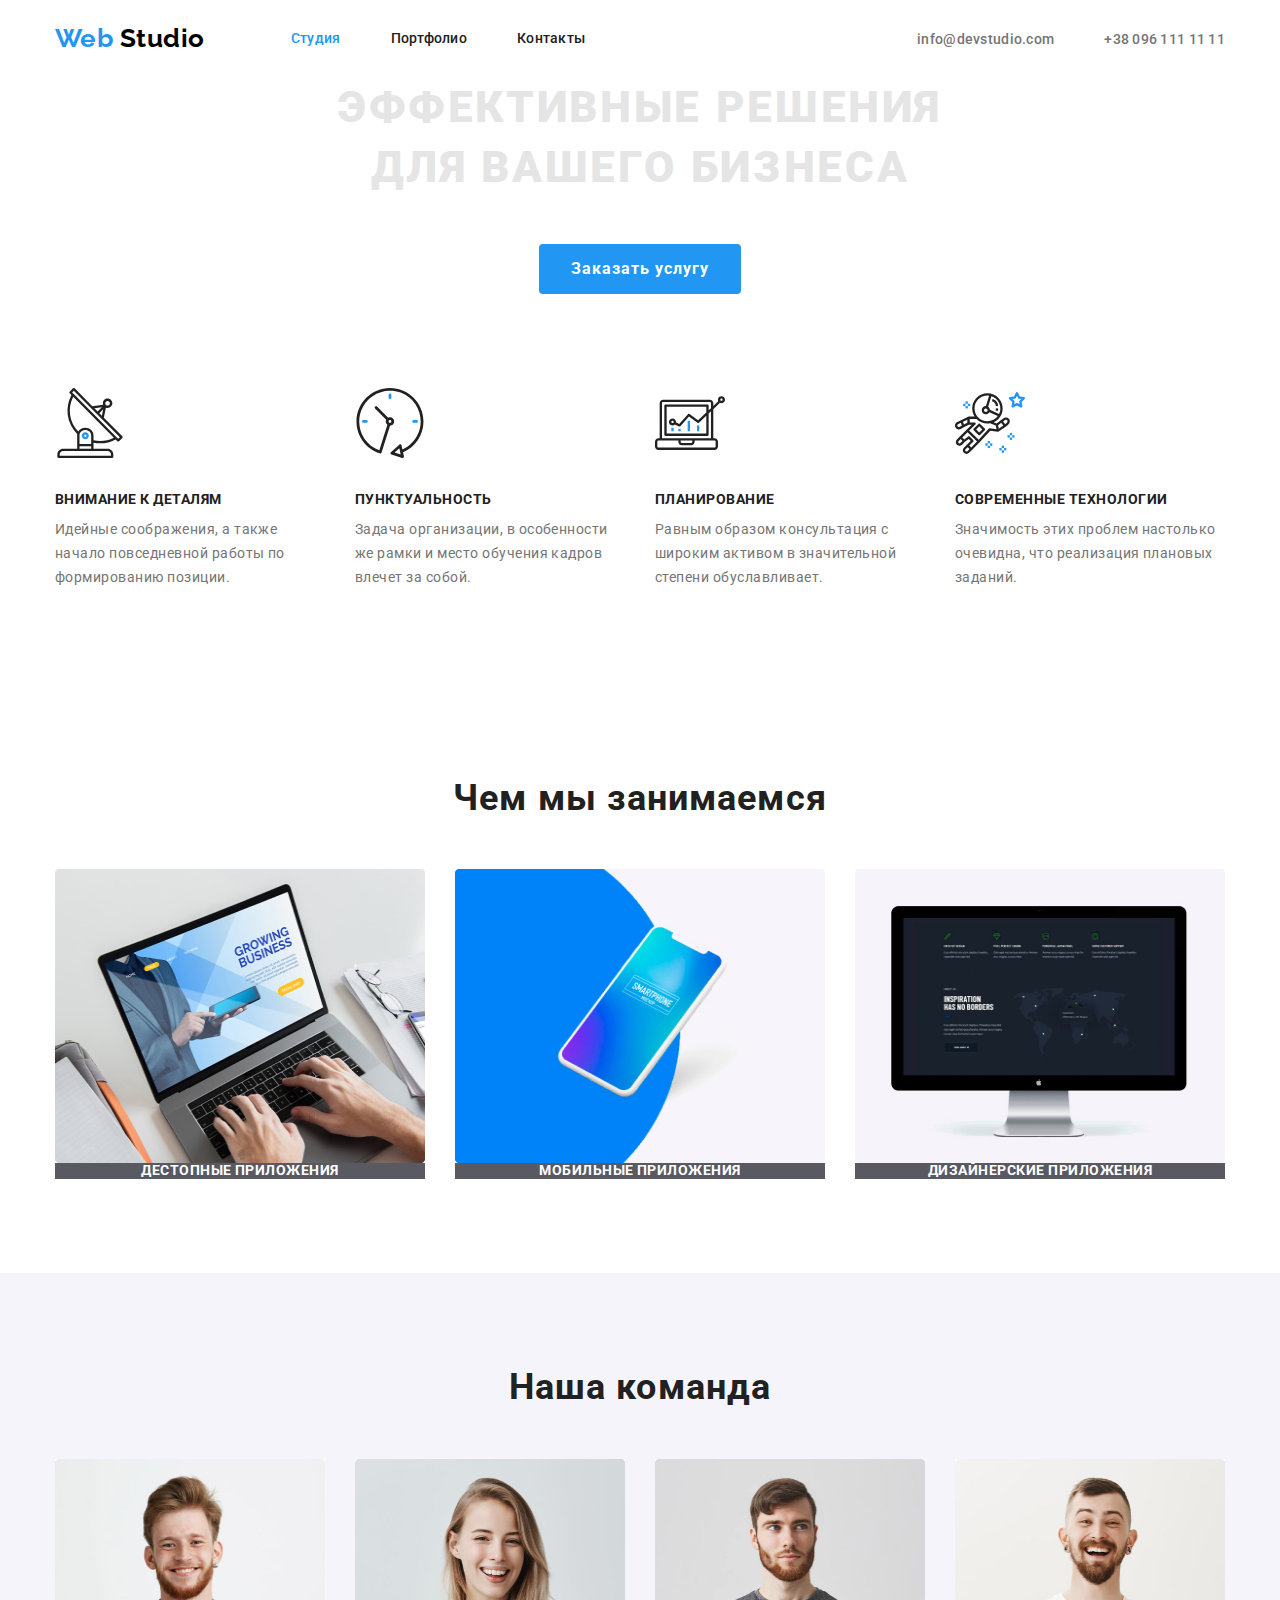
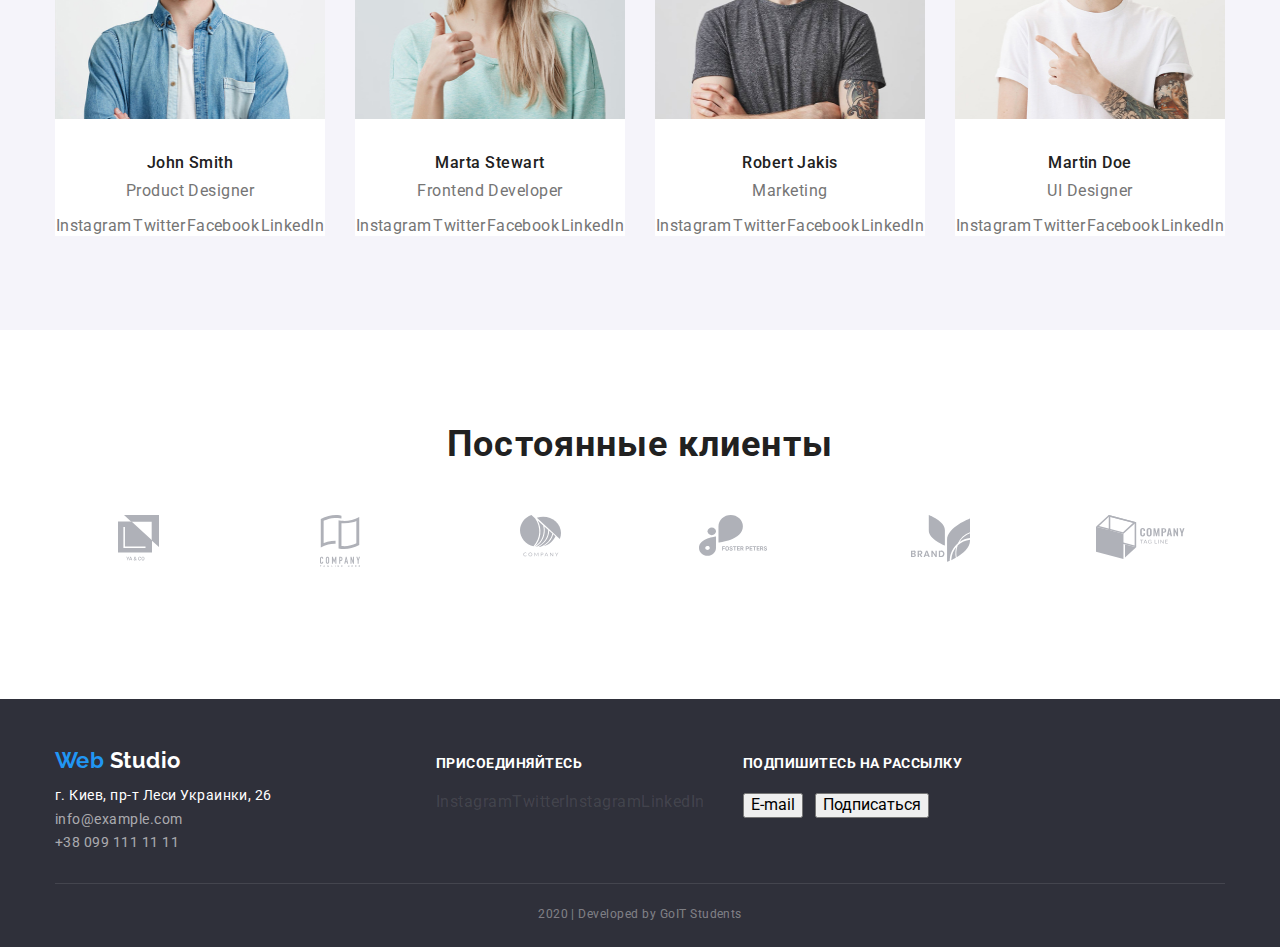
==== commit 2c997f9b: "Подправил сайт по макету" ====
--- a/index.html
+++ b/index.html
@@ -43,9 +43,9 @@
         </div>
       </section>
       <!-- Особенности-->
-      <section class="section feature">
-        <div class="container">
-          <h2 class="section-title hide">Особенности (скрыть заголовок)</h2>
+      <section class="section">
+        <div class="container">
+          <h2 class="section-title visuallyhidden">Особенности</h2>
           <ul class="feature-list">
             <li class="item">
               <img
@@ -104,7 +104,7 @@
                 <img
                   src="./images/descktop.jpg"
                   alt="Десктопные приложения"
-                  width="380"
+                  width="370"
                   height="294"
                 />
                 <h3 class="title">ДЕСТОПНЫЕ ПРИЛОЖЕНИЯ</h3>
@@ -115,7 +115,7 @@
                 <img
                   src="./images/mobile.jpg"
                   alt="Мобильные приложения"
-                  width="380"
+                  width="370"
                   height="294"
                 />
                 <h3 class="title">МОБИЛЬНЫЕ ПРИЛОЖЕНИЯ</h3>
@@ -126,7 +126,7 @@
                 <img
                   src="./images/design.jpg"
                   alt="Дизайнерские решения"
-                  width="380"
+                  width="370"
                   height="294"
                 />
                 <h3 class="title">ДИЗАЙНЕРСКИЕ ПРИЛОЖЕНИЯ</h3>
@@ -141,7 +141,7 @@
           <h2 class="section-title">Наша команда</h2>
           <ul class="team-list">
             <li class="item">
-              <img src="./images/john.jpg" alt="Фото специалиста" width="278" height="260" />
+              <img src="./images/john.jpg" alt="Фото специалиста" width="270" height="260" />
               <h3 class="title">John Smith</h3>
               <p class="vocation">Product Designer</p>
               <ul class="soclink">
@@ -152,7 +152,7 @@
               </ul>
             </li>
             <li class="item">
-              <img src="./images/marta.jpg" alt="Фото специалиста" width="278" height="260" />
+              <img src="./images/marta.jpg" alt="Фото специалиста" width="270" height="260" />
               <h3 class="title">Marta Stewart</h3>
               <p class="vocation">Frontend Developer</p>
               <ul class="soclink">
@@ -163,7 +163,7 @@
               </ul>
             </li>
             <li class="item">
-              <img src="./images/robert.jpg" alt="Фото специалиста" width="278" height="260" />
+              <img src="./images/robert.jpg" alt="Фото специалиста" width="270" height="260" />
               <h3 class="title">Robert Jakis</h3>
               <p class="vocation">Marketing</p>
               <ul class="soclink">
@@ -174,7 +174,7 @@
               </ul>
             </li>
             <li class="item">
-              <img src="./images/martin.jpg" alt="Фото специалиста" width="278" height="260" />
+              <img src="./images/martin.jpg" alt="Фото специалиста" width="270" height="260" />
               <h3 class="title">Martin Doe</h3>
               <p class="vocation">UI Designer</p>
               <ul class="soclink">
--- a/css/common.css
+++ b/css/common.css
@@ -7,6 +7,18 @@
   --second-text-color: #212121;
   --accent-color: #2196f3;
 }
+.visuallyhidden {
+  position: absolute;
+
+  width: 1px;
+  height: 1px;
+  margin: -1px;
+  border: 0;
+  padding: 0;
+
+  clip: rect(0 0 0 0);
+  overflow: hidden;
+}
 
 body {
   background-color: #ffffff;
@@ -25,7 +37,7 @@
 }
 /* Container */
 .container {
-  width: 1230px;
+  width: 1200px;
   padding-left: 15px;
   padding-right: 15px;
 
@@ -121,6 +133,10 @@
 /* Logo */
 .underside-container {
   display: flex;
+  align-items: baseline;
+  padding-bottom: 28px;
+  margin-bottom: 18px;
+  border-bottom: 1px solid rgba(255, 255, 255, 0.1);
 }
 .logo-container {
   min-width: 180px;
--- a/css/main.css
+++ b/css/main.css
@@ -27,9 +27,6 @@
   text-align: center;
 }
 
-.section.feature {
-  padding-bottom: 0;
-}
 .section-title {
   margin-top: 0;
   margin-bottom: 50px;
@@ -40,9 +37,6 @@
   text-align: center;
   letter-spacing: 0.03em;
 }
-.hide {
-  display: none;
-}
 
 /* Features */
 .feature-list {
@@ -50,7 +44,7 @@
   justify-content: space-between;
 }
 .feature-list .item {
-  width: 278px;
+  width: 270px;
 }
 
 .feature-list .image {
@@ -90,7 +84,7 @@
   display: flex;
 }
 .job-list .item {
-  width: 380px;
+  width: 370px;
 }
 .job-list .item + .item {
   margin-left: 30px;
@@ -107,7 +101,7 @@
   text-align: center;
 }
 .team-list .item {
-  width: 278px;
+  width: 270px;
 }
 .team-list .item + .item {
   margin-left: 30px;
@@ -149,7 +143,7 @@
   display: flex;
 }
 .clients .item {
-  width: 175px;
+  width: 170px;
   height: 90px;
   text-align: center;
 }
